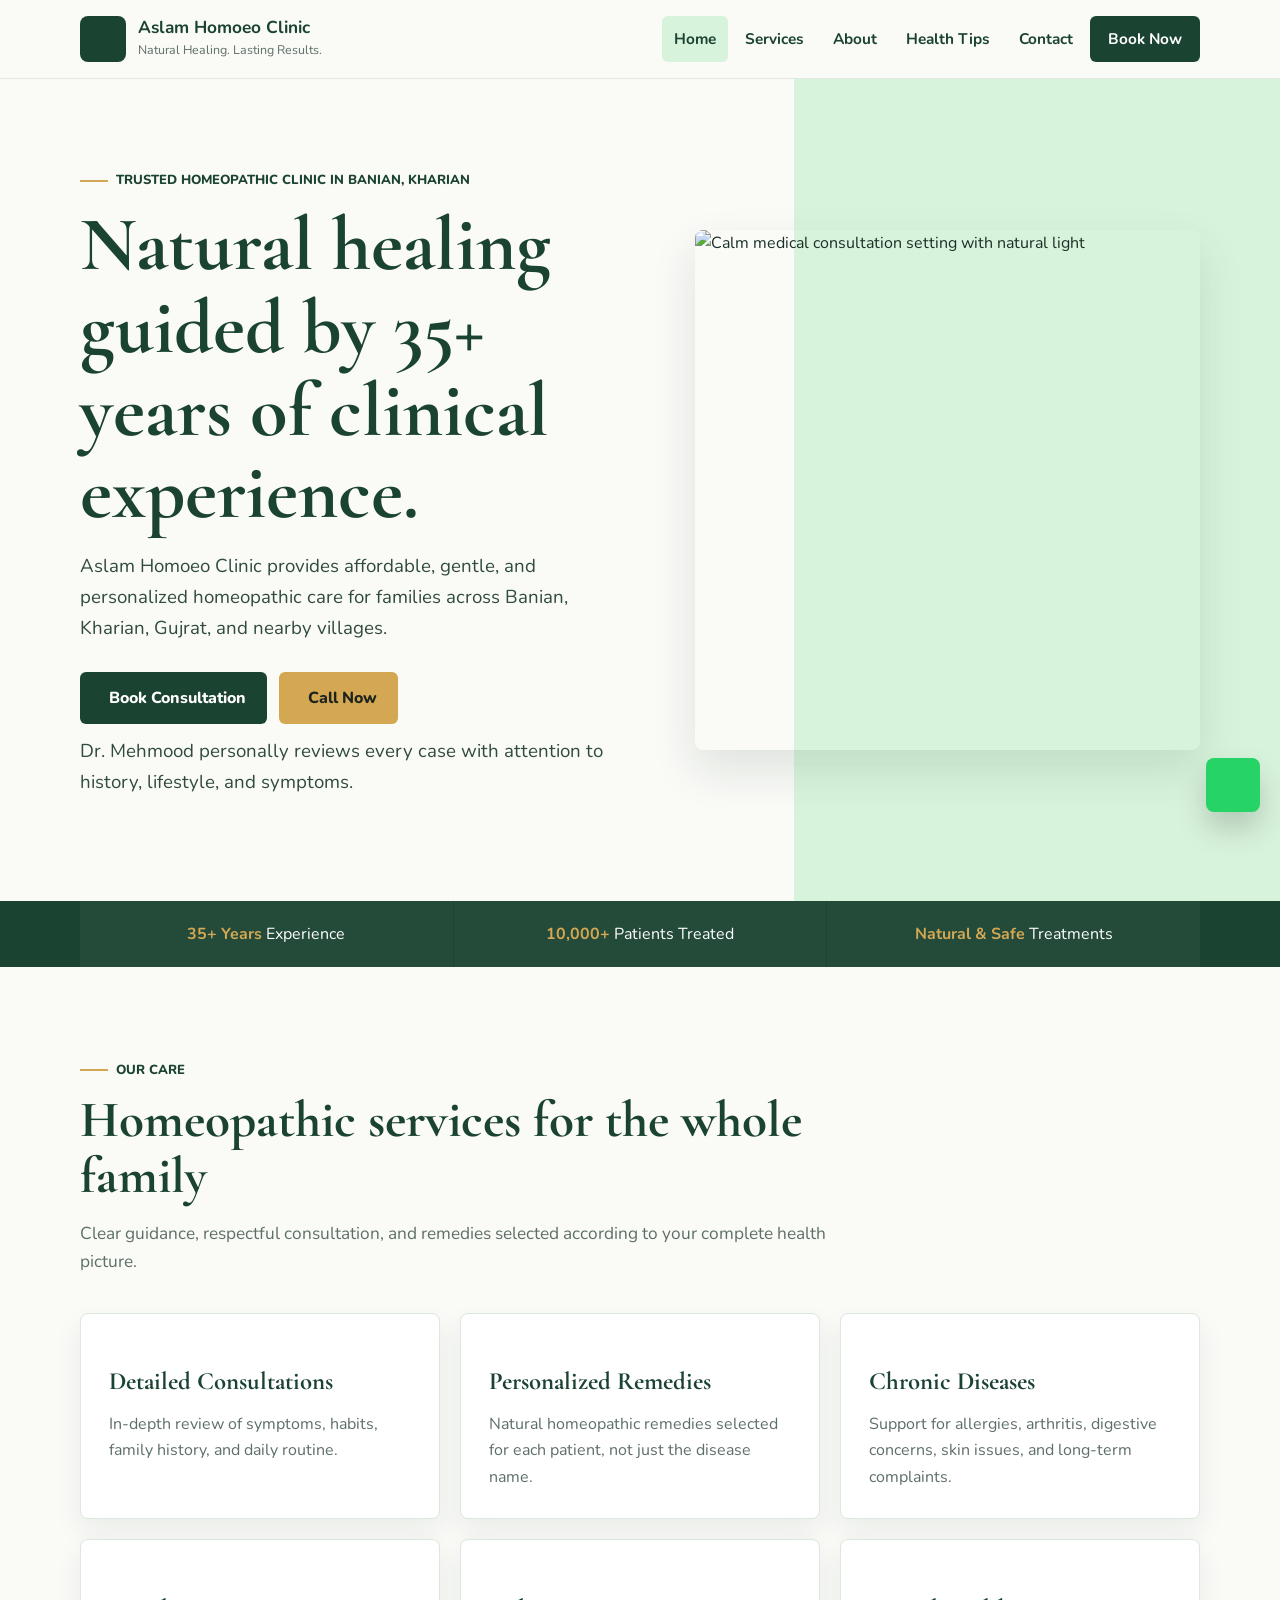
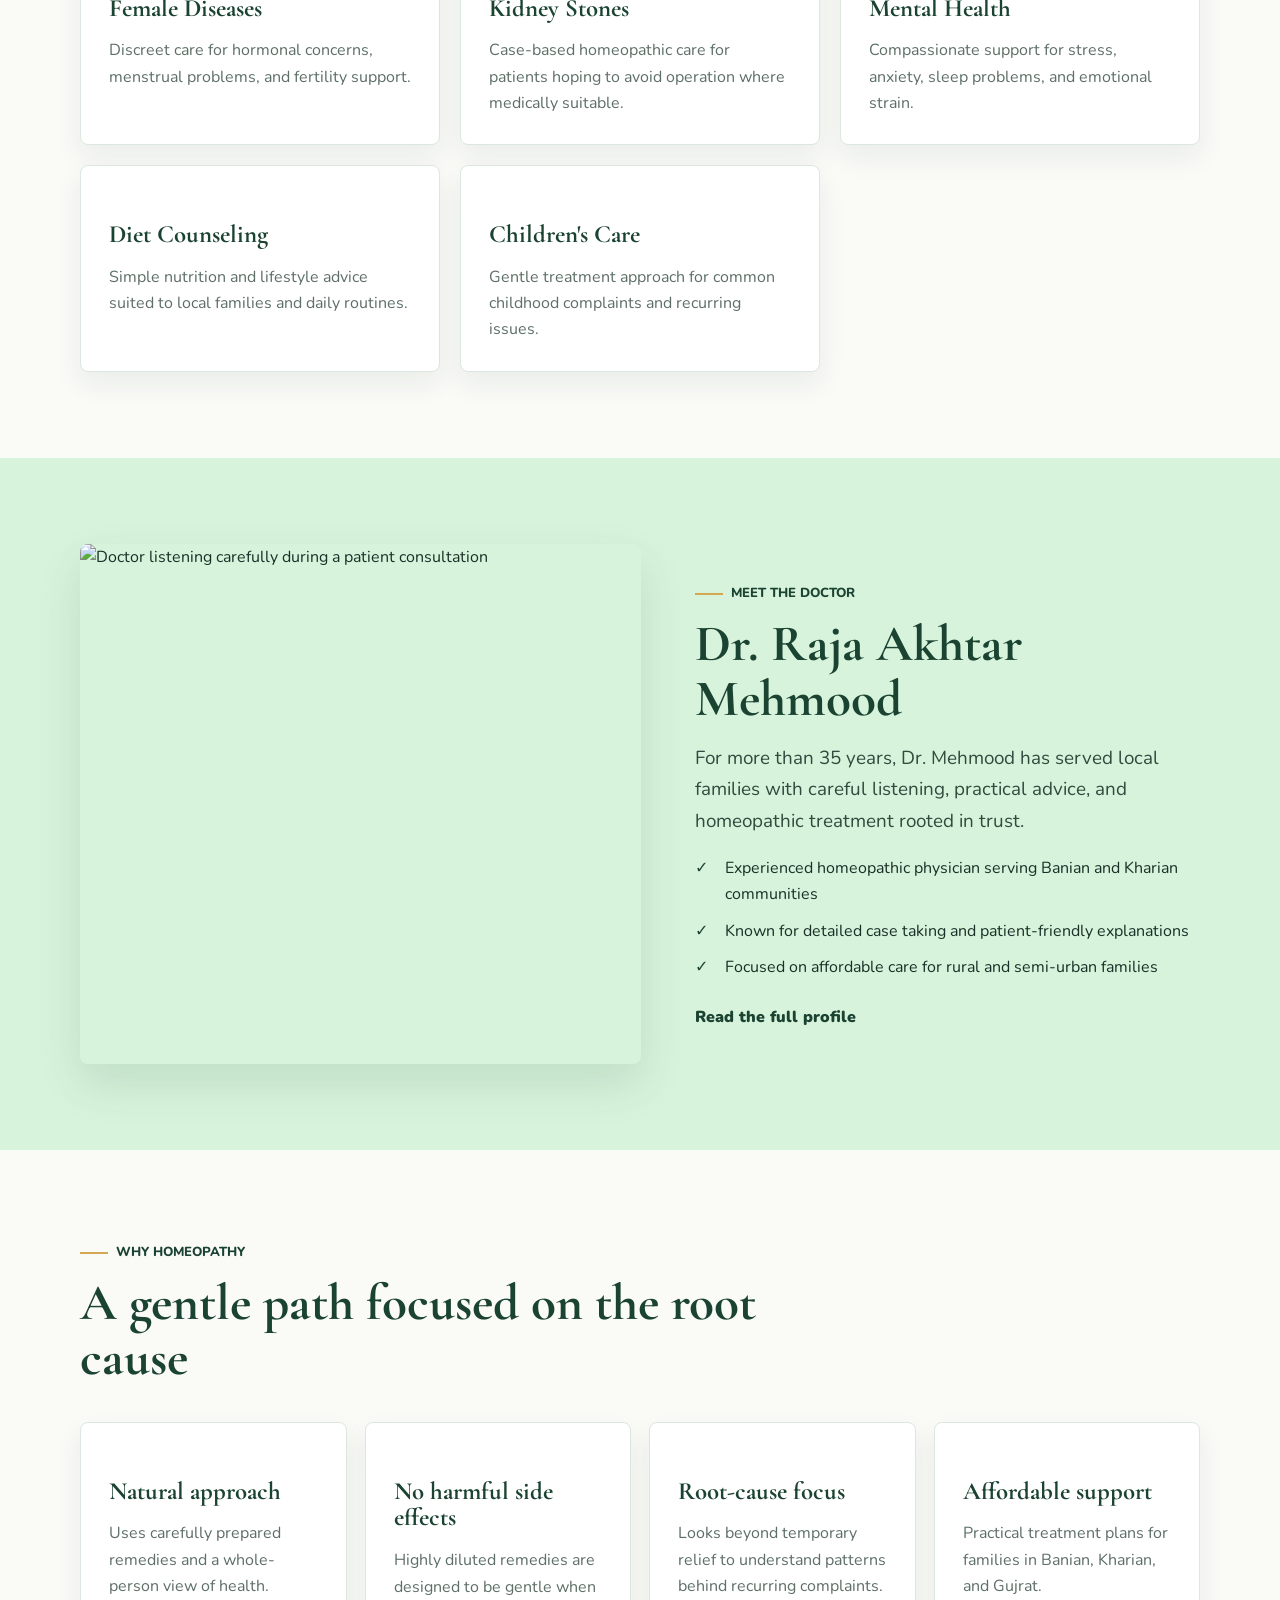
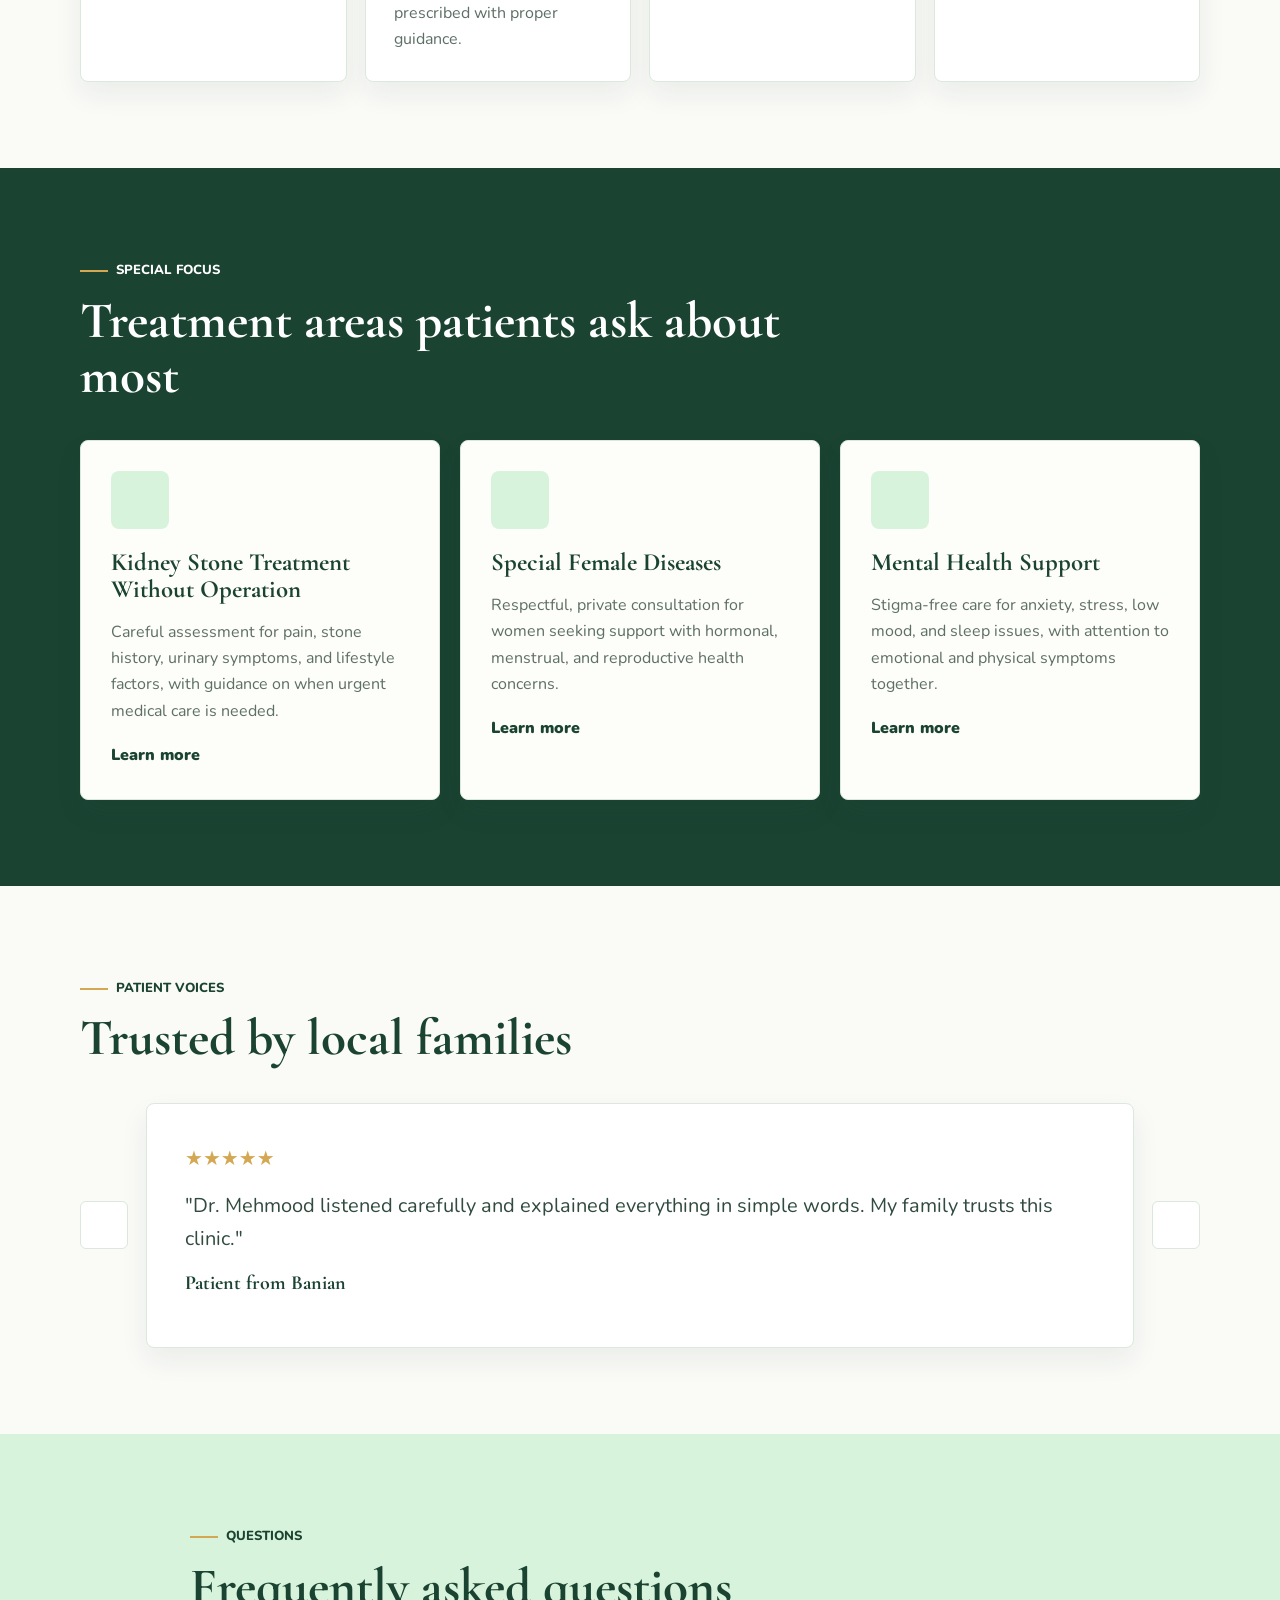
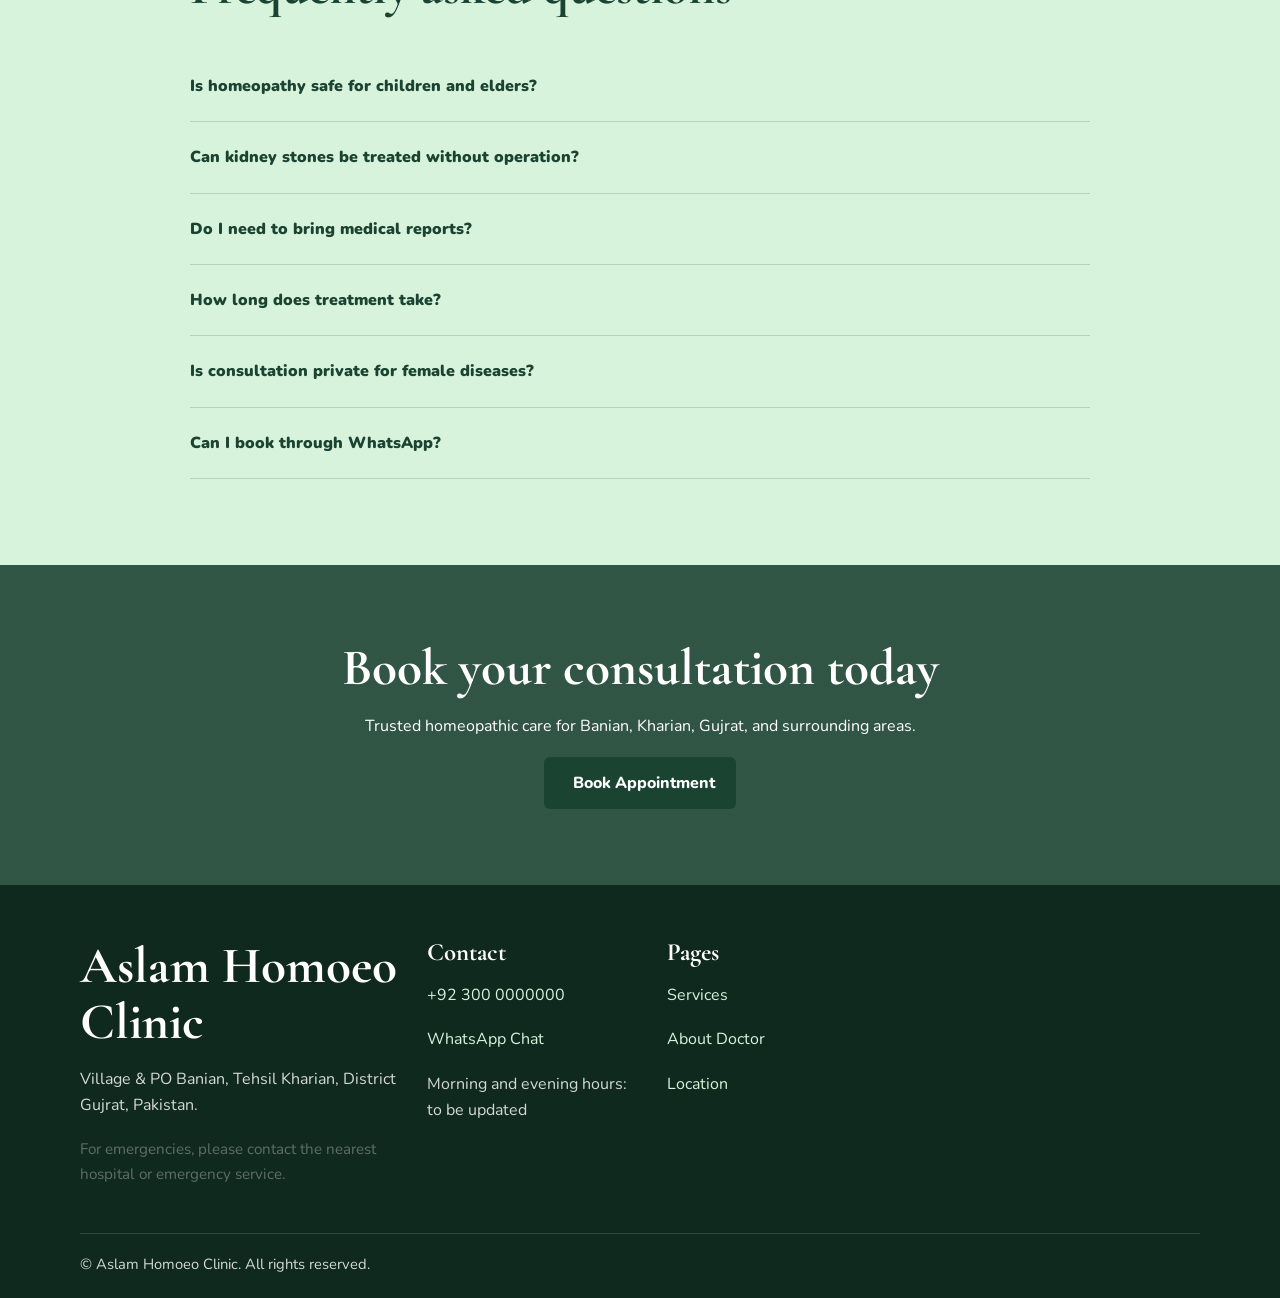
==== index.html @ d9b38cac "Add files via upload" ====
<!DOCTYPE html>
<html lang="en">
<head>
  <meta charset="UTF-8">
  <meta name="viewport" content="width=device-width, initial-scale=1.0">
  <title>Aslam Homoeo Clinic | Homeopathic Doctor in Banian, Kharian, Gujrat</title>
  <meta name="description" content="Aslam Homoeo Clinic in Banian, Kharian, Gujrat offers trusted homeopathic treatment by Dr Raja Akhtar Mehmood with 35+ years of experience.">
  <meta name="keywords" content="Homeopathic doctor Gujrat Pakistan, Homeopathic clinic Kharian, Best homeopathic doctor Banian, Dr Raja Akhtar Mehmood homeopathy">
  <meta name="google-analytics-placeholder" content="G-XXXXXXXXXX">
  <link rel="preconnect" href="https://fonts.googleapis.com">
  <link rel="preconnect" href="https://fonts.gstatic.com" crossorigin>
  <link href="https://fonts.googleapis.com/css2?family=Cormorant+Garamond:wght@600;700&family=Nunito:wght@400;500;600;700&display=swap" rel="stylesheet">
  <link rel="stylesheet" href="https://unpkg.com/@phosphor-icons/web@2.1.1/src/regular/style.css">
  <link rel="stylesheet" href="style.css">
  <script type="application/ld+json">
  {
    "@context": "https://schema.org",
    "@type": ["MedicalClinic", "Physician", "LocalBusiness"],
    "name": "Aslam Homoeo Clinic",
    "medicalSpecialty": "Homeopathy",
    "founder": "Dr. Raja Akhtar Mehmood",
    "description": "Homeopathic medical clinic serving Banian, Kharian, Gujrat and surrounding communities.",
    "address": {
      "@type": "PostalAddress",
      "streetAddress": "Village & Post Office Banian",
      "addressLocality": "Kharian",
      "addressRegion": "Gujrat",
      "addressCountry": "PK"
    },
    "telephone": "+92-300-0000000",
    "url": "https://example.com"
  }
  </script>
</head>
<body>
  <a class="skip-link" href="#main">Skip to content</a>
  <header class="site-header">
    <nav class="navbar container" aria-label="Main navigation">
      <a class="brand" href="index.html" aria-label="Aslam Homoeo Clinic home">
        <span class="brand-mark"><i class="ph ph-leaf"></i></span>
        <span><strong>Aslam Homoeo Clinic</strong><small>Natural Healing. Lasting Results.</small></span>
      </a>
      <button class="menu-toggle" type="button" aria-expanded="false" aria-controls="primary-menu" aria-label="Open menu">
        <i class="ph ph-list"></i>
      </button>
      <div class="nav-links" id="primary-menu">
        <a class="active" href="index.html">Home</a>
        <a href="services.html">Services</a>
        <a href="about.html">About</a>
        <a href="blog.html">Health Tips</a>
        <a href="contact.html">Contact</a>
        <a class="nav-cta" href="booking.html">Book Now</a>
      </div>
    </nav>
  </header>

  <main id="main">
    <section class="hero">
      <div class="container hero-grid">
        <div class="hero-copy">
          <span class="eyebrow">Trusted homeopathic clinic in Banian, Kharian</span>
          <h1>Natural healing guided by 35+ years of clinical experience.</h1>
          <p>Aslam Homoeo Clinic provides affordable, gentle, and personalized homeopathic care for families across Banian, Kharian, Gujrat, and nearby villages.</p>
          <div class="hero-actions">
            <a class="btn btn-primary" href="booking.html"><i class="ph ph-calendar-check"></i> Book Consultation</a>
            <a class="btn btn-secondary" href="tel:+923000000000"><i class="ph ph-phone-call"></i> Call Now</a>
          </div>
          <p class="care-note">Dr. Mehmood personally reviews every case with attention to history, lifestyle, and symptoms.</p>
        </div>
        <div class="hero-media">
          <img src="https://images.unsplash.com/photo-1505751172876-fa1923c5c528?auto=format&fit=crop&w=1100&q=80" alt="Calm medical consultation setting with natural light" loading="eager">
        </div>
      </div>
    </section>

    <section class="trust-bar" aria-label="Clinic trust highlights">
      <div class="container trust-items">
        <span><strong>35+ Years</strong> Experience</span>
        <span><strong>10,000+</strong> Patients Treated</span>
        <span><strong>Natural & Safe</strong> Treatments</span>
      </div>
    </section>

    <section class="section">
      <div class="container">
        <div class="section-heading">
          <span class="eyebrow">Our care</span>
          <h2>Homeopathic services for the whole family</h2>
          <p>Clear guidance, respectful consultation, and remedies selected according to your complete health picture.</p>
        </div>
        <div class="card-grid services-grid">
          <article class="service-card"><i class="ph ph-notebook"></i><h3>Detailed Consultations</h3><p>In-depth review of symptoms, habits, family history, and daily routine.</p></article>
          <article class="service-card"><i class="ph ph-flask"></i><h3>Personalized Remedies</h3><p>Natural homeopathic remedies selected for each patient, not just the disease name.</p></article>
          <article class="service-card"><i class="ph ph-heartbeat"></i><h3>Chronic Diseases</h3><p>Support for allergies, arthritis, digestive concerns, skin issues, and long-term complaints.</p></article>
          <article class="service-card"><i class="ph ph-flower-lotus"></i><h3>Female Diseases</h3><p>Discreet care for hormonal concerns, menstrual problems, and fertility support.</p></article>
          <article class="service-card"><i class="ph ph-drop"></i><h3>Kidney Stones</h3><p>Case-based homeopathic care for patients hoping to avoid operation where medically suitable.</p></article>
          <article class="service-card"><i class="ph ph-brain"></i><h3>Mental Health</h3><p>Compassionate support for stress, anxiety, sleep problems, and emotional strain.</p></article>
          <article class="service-card"><i class="ph ph-bowl-food"></i><h3>Diet Counseling</h3><p>Simple nutrition and lifestyle advice suited to local families and daily routines.</p></article>
          <article class="service-card"><i class="ph ph-baby"></i><h3>Children's Care</h3><p>Gentle treatment approach for common childhood complaints and recurring issues.</p></article>
        </div>
      </div>
    </section>

    <section class="section split-section sage">
      <div class="container split-grid">
        <div class="photo-frame">
          <img src="https://images.unsplash.com/photo-1559839734-2b71ea197ec2?auto=format&fit=crop&w=900&q=80" alt="Doctor listening carefully during a patient consultation" loading="lazy">
        </div>
        <div>
          <span class="eyebrow">Meet the doctor</span>
          <h2>Dr. Raja Akhtar Mehmood</h2>
          <p class="lead">For more than 35 years, Dr. Mehmood has served local families with careful listening, practical advice, and homeopathic treatment rooted in trust.</p>
          <ul class="check-list">
            <li>Experienced homeopathic physician serving Banian and Kharian communities</li>
            <li>Known for detailed case taking and patient-friendly explanations</li>
            <li>Focused on affordable care for rural and semi-urban families</li>
          </ul>
          <a class="text-link" href="about.html">Read the full profile <i class="ph ph-arrow-right"></i></a>
        </div>
      </div>
    </section>

    <section class="section">
      <div class="container">
        <div class="section-heading">
          <span class="eyebrow">Why homeopathy</span>
          <h2>A gentle path focused on the root cause</h2>
        </div>
        <div class="feature-grid">
          <article><i class="ph ph-leaf"></i><h3>Natural approach</h3><p>Uses carefully prepared remedies and a whole-person view of health.</p></article>
          <article><i class="ph ph-shield-check"></i><h3>No harmful side effects</h3><p>Highly diluted remedies are designed to be gentle when prescribed with proper guidance.</p></article>
          <article><i class="ph ph-tree"></i><h3>Root-cause focus</h3><p>Looks beyond temporary relief to understand patterns behind recurring complaints.</p></article>
          <article><i class="ph ph-hand-heart"></i><h3>Affordable support</h3><p>Practical treatment plans for families in Banian, Kharian, and Gujrat.</p></article>
        </div>
      </div>
    </section>

    <section class="section specialty-band">
      <div class="container">
        <div class="section-heading light">
          <span class="eyebrow">Special focus</span>
          <h2>Treatment areas patients ask about most</h2>
        </div>
        <div class="card-grid specialty-grid">
          <article class="specialty-card">
            <i class="ph ph-drop-half"></i>
            <h3>Kidney Stone Treatment Without Operation</h3>
            <p>Careful assessment for pain, stone history, urinary symptoms, and lifestyle factors, with guidance on when urgent medical care is needed.</p>
            <a href="services.html#kidney-stone">Learn more</a>
          </article>
          <article class="specialty-card">
            <i class="ph ph-flower"></i>
            <h3>Special Female Diseases</h3>
            <p>Respectful, private consultation for women seeking support with hormonal, menstrual, and reproductive health concerns.</p>
            <a href="services.html#female-diseases">Learn more</a>
          </article>
          <article class="specialty-card">
            <i class="ph ph-brain"></i>
            <h3>Mental Health Support</h3>
            <p>Stigma-free care for anxiety, stress, low mood, and sleep issues, with attention to emotional and physical symptoms together.</p>
            <a href="services.html#mental-health">Learn more</a>
          </article>
        </div>
      </div>
    </section>

    <section class="section">
      <div class="container">
        <div class="section-heading">
          <span class="eyebrow">Patient voices</span>
          <h2>Trusted by local families</h2>
        </div>
        <div class="testimonial-shell">
          <button class="slider-btn prev" type="button" aria-label="Previous testimonial"><i class="ph ph-caret-left"></i></button>
          <div class="testimonial-slider" aria-live="polite">
            <article class="testimonial active"><div class="stars">★★★★★</div><p>"Dr. Mehmood listened carefully and explained everything in simple words. My family trusts this clinic."</p><h3>Patient from Banian</h3></article>
            <article class="testimonial"><div class="stars">★★★★★</div><p>"I visited for recurring stomach and allergy issues. The consultation was detailed and very respectful."</p><h3>Patient from Kharian</h3></article>
            <article class="testimonial"><div class="stars">★★★★★</div><p>"For female health concerns, the environment felt private and comfortable. I appreciated the kindness."</p><h3>Female patient</h3></article>
            <article class="testimonial"><div class="stars">★★★★★</div><p>"The clinic gives affordable care and clear diet advice. It feels like a family doctor."</p><h3>Patient from Gujrat</h3></article>
            <article class="testimonial"><div class="stars">★★★★★</div><p>"I came for stress and sleep problems. The doctor took time to understand my situation."</p><h3>Local patient</h3></article>
          </div>
          <button class="slider-btn next" type="button" aria-label="Next testimonial"><i class="ph ph-caret-right"></i></button>
        </div>
      </div>
    </section>

    <section class="section sage">
      <div class="container faq-wrap">
        <div class="section-heading">
          <span class="eyebrow">Questions</span>
          <h2>Frequently asked questions</h2>
        </div>
        <div class="faq-list">
          <div class="faq-item"><button type="button">Is homeopathy safe for children and elders?<i class="ph ph-plus"></i></button><div class="faq-panel"><p>Homeopathic remedies are commonly used across age groups when prescribed by a qualified practitioner after proper consultation.</p></div></div>
          <div class="faq-item"><button type="button">Can kidney stones be treated without operation?<i class="ph ph-plus"></i></button><div class="faq-panel"><p>Some cases may be managed conservatively, while others need urgent hospital care. Dr. Mehmood reviews symptoms and reports before advising.</p></div></div>
          <div class="faq-item"><button type="button">Do I need to bring medical reports?<i class="ph ph-plus"></i></button><div class="faq-panel"><p>Yes. Please bring ultrasound, lab reports, prescriptions, and any previous diagnosis so the case can be reviewed properly.</p></div></div>
          <div class="faq-item"><button type="button">How long does treatment take?<i class="ph ph-plus"></i></button><div class="faq-panel"><p>It depends on the condition, duration of illness, lifestyle, and individual response. Chronic cases usually need follow-up.</p></div></div>
          <div class="faq-item"><button type="button">Is consultation private for female diseases?<i class="ph ph-plus"></i></button><div class="faq-panel"><p>Yes. Female health concerns are handled with sensitivity, privacy, and respect.</p></div></div>
          <div class="faq-item"><button type="button">Can I book through WhatsApp?<i class="ph ph-plus"></i></button><div class="faq-panel"><p>Yes. You can use the WhatsApp button on the website to request appointment timing and clinic details.</p></div></div>
        </div>
      </div>
    </section>

    <section class="final-cta">
      <div class="container">
        <h2>Book your consultation today</h2>
        <p>Trusted homeopathic care for Banian, Kharian, Gujrat, and surrounding areas.</p>
        <a class="btn btn-primary" href="booking.html"><i class="ph ph-calendar-check"></i> Book Appointment</a>
      </div>
    </section>
  </main>

  <footer class="site-footer">
    <div class="container footer-grid">
      <div><h2>Aslam Homoeo Clinic</h2><p>Village & PO Banian, Tehsil Kharian, District Gujrat, Pakistan.</p><p class="small">For emergencies, please contact the nearest hospital or emergency service.</p></div>
      <div><h3>Contact</h3><p><a href="tel:+923000000000">+92 300 0000000</a></p><p><a href="https://wa.me/923000000000">WhatsApp Chat</a></p><p>Morning and evening hours: to be updated</p></div>
      <div><h3>Pages</h3><p><a href="services.html">Services</a></p><p><a href="about.html">About Doctor</a></p><p><a href="contact.html">Location</a></p></div>
      <div class="footer-map"><iframe title="Map to Aslam Homoeo Clinic Banian" loading="lazy" src="https://www.google.com/maps?q=Banian%20Kharian%20Gujrat%20Pakistan&output=embed"></iframe></div>
    </div>
    <div class="footer-bottom container">© <span id="year"></span> Aslam Homoeo Clinic. All rights reserved.</div>
  </footer>

  <a class="whatsapp-float" href="https://wa.me/923000000000?text=Assalam%20o%20Alaikum%2C%20I%20want%20to%20book%20a%20consultation%20at%20Aslam%20Homoeo%20Clinic." aria-label="Chat on WhatsApp"><i class="ph ph-whatsapp-logo"></i></a>
  <button class="scroll-top" type="button" aria-label="Scroll to top"><i class="ph ph-arrow-up"></i></button>
  <script src="script.js"></script>
</body>
</html>
---- style.css ----
:root {
  --forest: #1b4332;
  --forest-2: #24583f;
  --gold: #d4a853;
  --sage: #d8f3dc;
  --warm: #fafaf7;
  --ink: #183027;
  --muted: #5d6f66;
  --line: #dce8df;
  --white: #ffffff;
  --shadow: 0 20px 45px rgba(27, 67, 50, 0.12);
}

* { box-sizing: border-box; }
html { scroll-behavior: smooth; }
body {
  margin: 0;
  font-family: "Nunito", system-ui, -apple-system, BlinkMacSystemFont, "Segoe UI", sans-serif;
  color: var(--ink);
  background: var(--warm);
  line-height: 1.65;
  text-rendering: optimizeLegibility;
}
img { max-width: 100%; display: block; }
a { color: inherit; text-decoration: none; }
button, input, textarea, select { font: inherit; }
h1, h2, h3 {
  font-family: "Cormorant Garamond", Georgia, serif;
  line-height: 1.08;
  color: var(--forest);
  margin: 0 0 16px;
  letter-spacing: 0;
}
h1 { font-size: clamp(2.7rem, 6vw, 5.6rem); }
h2 { font-size: clamp(2.1rem, 4vw, 3.5rem); }
h3 { font-size: 1.55rem; }
p { margin: 0 0 18px; }
.container { width: min(1120px, calc(100% - 32px)); margin: 0 auto; }
.narrow { max-width: 800px; }
.skip-link { position: absolute; top: -48px; left: 16px; background: var(--forest); color: var(--white); padding: 10px 14px; z-index: 1000; }
.skip-link:focus { top: 16px; }

.site-header {
  position: sticky;
  top: 0;
  z-index: 100;
  background: rgba(250, 250, 247, 0.94);
  backdrop-filter: blur(14px);
  border-bottom: 1px solid rgba(27, 67, 50, 0.1);
}
.navbar { display: flex; align-items: center; justify-content: space-between; min-height: 78px; gap: 20px; }
.brand { display: inline-flex; align-items: center; gap: 12px; color: var(--forest); }
.brand-mark { width: 46px; height: 46px; border-radius: 8px; background: var(--forest); color: var(--gold); display: grid; place-items: center; font-size: 25px; }
.brand strong { display: block; font-size: 1.08rem; line-height: 1.1; }
.brand small { display: block; color: var(--muted); font-size: 0.78rem; margin-top: 3px; }
.nav-links { display: flex; align-items: center; gap: 5px; }
.nav-links a { padding: 10px 12px; border-radius: 6px; color: var(--forest); font-weight: 700; font-size: 0.96rem; }
.nav-links a:hover, .nav-links a.active { background: var(--sage); }
.nav-links .nav-cta { background: var(--forest); color: var(--white); padding-inline: 18px; }
.nav-links .nav-cta:hover, .nav-links .nav-cta.active { background: var(--forest-2); }
.menu-toggle { display: none; border: 0; background: var(--forest); color: var(--white); width: 44px; height: 44px; border-radius: 6px; font-size: 24px; }

.hero { min-height: calc(100vh - 78px); display: flex; align-items: center; padding: 44px 0; background: linear-gradient(90deg, var(--warm) 0%, var(--warm) 62%, var(--sage) 62%); }
.hero-grid, .split-grid { display: grid; grid-template-columns: 1fr 0.9fr; gap: 54px; align-items: center; }
.hero-copy p { font-size: 1.17rem; max-width: 620px; color: #314b3f; }
.hero-media { border-radius: 8px; overflow: hidden; box-shadow: var(--shadow); min-height: 520px; }
.hero-media img, .photo-frame img, .image-tile img { width: 100%; height: 100%; object-fit: cover; }
.eyebrow { display: inline-flex; align-items: center; gap: 8px; color: var(--forest); font-weight: 800; text-transform: uppercase; letter-spacing: 0; font-size: 0.82rem; margin-bottom: 12px; }
.eyebrow::before { content: ""; width: 28px; height: 2px; background: var(--gold); }
.hero-actions { display: flex; gap: 12px; flex-wrap: wrap; margin: 28px 0 12px; }
.btn { display: inline-flex; align-items: center; justify-content: center; gap: 8px; min-height: 48px; padding: 12px 20px; border-radius: 6px; font-weight: 800; border: 1px solid transparent; cursor: pointer; transition: transform 0.2s ease, background 0.2s ease, border-color 0.2s ease; }
.btn:hover { transform: translateY(-2px); }
.btn-primary { background: var(--forest); color: var(--white); }
.btn-secondary { background: var(--gold); color: #1e241d; }
.care-note, .small { font-size: 0.95rem; color: var(--muted); }

.trust-bar { background: var(--forest); color: var(--white); }
.trust-items { display: grid; grid-template-columns: repeat(3, 1fr); gap: 1px; }
.trust-items span { text-align: center; padding: 20px 12px; background: rgba(255,255,255,0.04); }
.trust-items strong { color: var(--gold); }

.section { padding: 86px 0; }
.sage { background: var(--sage); }
.section-heading { max-width: 760px; margin-bottom: 36px; }
.section-heading.center { margin-inline: auto; text-align: center; }
.section-heading p { color: var(--muted); font-size: 1.08rem; }
.section-heading.light h2, .section-heading.light .eyebrow, .section-heading.light p { color: var(--white); }
.card-grid { display: grid; grid-template-columns: repeat(3, 1fr); gap: 20px; }
.service-card, .feature-grid article, .values-grid article, .specialty-card, .testimonial, .form-card, .contact-panel, .booking-aside, .blog-card, .service-detail {
  background: var(--white);
  border: 1px solid var(--line);
  border-radius: 8px;
  box-shadow: 0 12px 28px rgba(27, 67, 50, 0.07);
}
.service-card, .feature-grid article, .values-grid article { padding: 28px; }
.service-card i, .feature-grid i, .values-grid i, .service-detail i { color: var(--gold); font-size: 34px; margin-bottom: 16px; display: inline-block; }
.service-card p, .feature-grid p, .values-grid p { color: var(--muted); margin-bottom: 0; }
.split-section .lead { font-size: 1.18rem; color: #314b3f; }
.photo-frame { min-height: 520px; border-radius: 8px; overflow: hidden; box-shadow: var(--shadow); }
.check-list { list-style: none; padding: 0; margin: 18px 0 24px; }
.check-list li { position: relative; padding-left: 30px; margin-bottom: 10px; }
.check-list li::before { content: "✓"; position: absolute; left: 0; top: 0; color: var(--forest); font-weight: 900; }
.text-link { color: var(--forest); font-weight: 900; display: inline-flex; gap: 6px; align-items: center; }

.feature-grid, .values-grid { display: grid; grid-template-columns: repeat(4, 1fr); gap: 18px; }
.specialty-band { background: var(--forest); }
.specialty-grid { grid-template-columns: repeat(3, 1fr); }
.specialty-card { padding: 30px; background: #fdfdf9; }
.specialty-card i { font-size: 38px; color: var(--forest); background: var(--sage); width: 58px; height: 58px; border-radius: 8px; display: grid; place-items: center; margin-bottom: 20px; }
.specialty-card p { color: var(--muted); }
.specialty-card a { color: var(--forest); font-weight: 900; }

.testimonial-shell { position: relative; display: grid; grid-template-columns: 48px 1fr 48px; gap: 18px; align-items: center; }
.testimonial-slider { position: relative; min-height: 245px; }
.testimonial { display: none; padding: 38px; min-height: 245px; }
.testimonial.active { display: block; animation: fadeIn 0.35s ease; }
.stars { color: var(--gold); font-size: 1.25rem; margin-bottom: 14px; }
.testimonial p { font-size: 1.25rem; color: #314b3f; }
.testimonial h3 { margin-bottom: 0; font-size: 1.25rem; }
.slider-btn { width: 48px; height: 48px; border: 1px solid var(--line); background: var(--white); color: var(--forest); border-radius: 6px; display: grid; place-items: center; cursor: pointer; }

.faq-wrap { max-width: 900px; }
.faq-item { border-bottom: 1px solid rgba(27,67,50,0.18); }
.faq-item button { width: 100%; padding: 22px 0; border: 0; background: transparent; color: var(--forest); display: flex; justify-content: space-between; align-items: center; text-align: left; font-weight: 900; cursor: pointer; }
.faq-panel { max-height: 0; overflow: hidden; transition: max-height 0.3s ease; }
.faq-panel p { color: var(--muted); padding: 0 42px 20px 0; margin: 0; }
.faq-item.open .faq-panel { max-height: 220px; }
.faq-item.open i { transform: rotate(45deg); }
.faq-item i { transition: transform 0.2s ease; }

.final-cta { padding: 76px 0; text-align: center; background: linear-gradient(rgba(27,67,50,0.9), rgba(27,67,50,0.9)), url("https://images.unsplash.com/photo-1471193945509-9ad0617afabf?auto=format&fit=crop&w=1400&q=80") center/cover; color: var(--white); }
.final-cta h2 { color: var(--white); }

.page-hero { padding: 112px 0 84px; background: linear-gradient(135deg, var(--sage), var(--warm)); }
.page-hero p { color: #314b3f; font-size: 1.17rem; }
.service-detail-list { display: grid; gap: 24px; }
.service-detail { display: grid; grid-template-columns: 0.72fr 1fr; gap: 36px; padding: 34px; align-items: start; }
.highlight-detail { border-color: rgba(212, 168, 83, 0.55); background: #fffdf6; }
.service-detail h3 { font-size: 1.25rem; margin-bottom: 8px; }

.story-grid { display: grid; grid-template-columns: 1fr 0.8fr; gap: 42px; align-items: center; }
.image-tile { min-height: 420px; border-radius: 8px; overflow: hidden; }

.contact-grid, .booking-grid { display: grid; grid-template-columns: 0.85fr 1.15fr; gap: 26px; align-items: start; }
.contact-panel, .booking-aside { padding: 30px; }
.contact-line { display: flex; gap: 12px; margin-bottom: 18px; color: #314b3f; }
.contact-line i { color: var(--gold); font-size: 24px; flex: 0 0 auto; margin-top: 2px; }
.form-card { padding: 30px; }
.form-card label { display: grid; gap: 7px; color: var(--forest); font-weight: 800; margin-bottom: 16px; }
.form-card input, .form-card textarea, .form-card select { width: 100%; border: 1px solid #cbdccf; background: #fff; border-radius: 6px; padding: 13px 14px; color: var(--ink); }
.form-card input:focus, .form-card textarea:focus, .form-card select:focus { outline: 3px solid rgba(212,168,83,0.28); border-color: var(--gold); }
.form-card .field-error { border-color: #b3261e; }
.form-row { display: grid; grid-template-columns: 1fr 1fr; gap: 16px; }
.form-status { min-height: 24px; color: var(--forest); font-weight: 800; margin-top: 12px; }
.map-section iframe, .footer-map iframe { width: 100%; border: 0; display: block; }
.map-section iframe { height: 420px; }
.footer-map iframe { height: 170px; border-radius: 8px; }
.doctor-note { display: flex; gap: 14px; padding-top: 22px; border-top: 1px solid var(--line); margin-top: 22px; }
.doctor-note i { color: var(--gold); font-size: 30px; }

.blog-grid { display: grid; gap: 24px; }
.blog-card { display: grid; grid-template-columns: 0.42fr 1fr; overflow: hidden; }
.blog-card img { width: 100%; height: 100%; object-fit: cover; min-height: 280px; }
.blog-card div { padding: 30px; }
.blog-card span { color: var(--gold); font-weight: 900; text-transform: uppercase; font-size: 0.8rem; }

.site-footer { background: #10291f; color: rgba(255,255,255,0.82); padding: 54px 0 22px; }
.site-footer h2, .site-footer h3 { color: var(--white); }
.footer-grid { display: grid; grid-template-columns: 1.2fr 0.8fr 0.8fr 1.1fr; gap: 28px; }
.site-footer a { color: var(--sage); }
.footer-bottom { border-top: 1px solid rgba(255,255,255,0.14); margin-top: 28px; padding-top: 18px; font-size: 0.92rem; }
.whatsapp-float, .scroll-top { position: fixed; right: 20px; width: 54px; height: 54px; border-radius: 8px; display: grid; place-items: center; border: 0; z-index: 120; box-shadow: 0 16px 30px rgba(0,0,0,0.18); }
.whatsapp-float { bottom: 88px; background: #25d366; color: #092a15; font-size: 30px; }
.scroll-top { bottom: 22px; background: var(--forest); color: var(--white); font-size: 22px; opacity: 0; pointer-events: none; cursor: pointer; transition: opacity 0.2s ease; }
.scroll-top.visible { opacity: 1; pointer-events: auto; }

@keyframes fadeIn { from { opacity: 0; transform: translateY(8px); } to { opacity: 1; transform: translateY(0); } }

@media (max-width: 920px) {
  .menu-toggle { display: grid; place-items: center; }
  .nav-links { position: absolute; left: 16px; right: 16px; top: 78px; background: var(--warm); border: 1px solid var(--line); box-shadow: var(--shadow); border-radius: 8px; padding: 12px; flex-direction: column; align-items: stretch; display: none; }
  .nav-links.open { display: flex; }
  .nav-links a { width: 100%; }
  .hero { min-height: auto; background: var(--warm); padding: 34px 0 58px; }
  .hero-grid, .split-grid, .story-grid, .contact-grid, .booking-grid, .service-detail { grid-template-columns: 1fr; }
  .hero-media, .photo-frame { min-height: 380px; }
  .card-grid, .feature-grid, .values-grid { grid-template-columns: repeat(2, 1fr); }
  .footer-grid { grid-template-columns: 1fr 1fr; }
}

@media (max-width: 640px) {
  .container { width: min(100% - 24px, 1120px); }
  .navbar { min-height: 72px; }
  .brand-mark { width: 40px; height: 40px; }
  .brand small { display: none; }
  h1 { font-size: 2.65rem; }
  h2 { font-size: 2.15rem; }
  .section { padding: 62px 0; }
  .page-hero { padding: 84px 0 58px; }
  .hero-actions, .btn, .full-mobile { width: 100%; }
  .trust-items, .card-grid, .feature-grid, .values-grid, .specialty-grid, .footer-grid, .form-row, .blog-card { grid-template-columns: 1fr; }
  .testimonial-shell { grid-template-columns: 1fr; }
  .slider-btn { display: none; }
  .testimonial { padding: 26px; }
  .service-detail, .contact-panel, .booking-aside, .form-card, .blog-card div { padding: 24px; }
  .blog-card img { min-height: 220px; }
  .whatsapp-float, .scroll-top { right: 14px; width: 50px; height: 50px; }
}
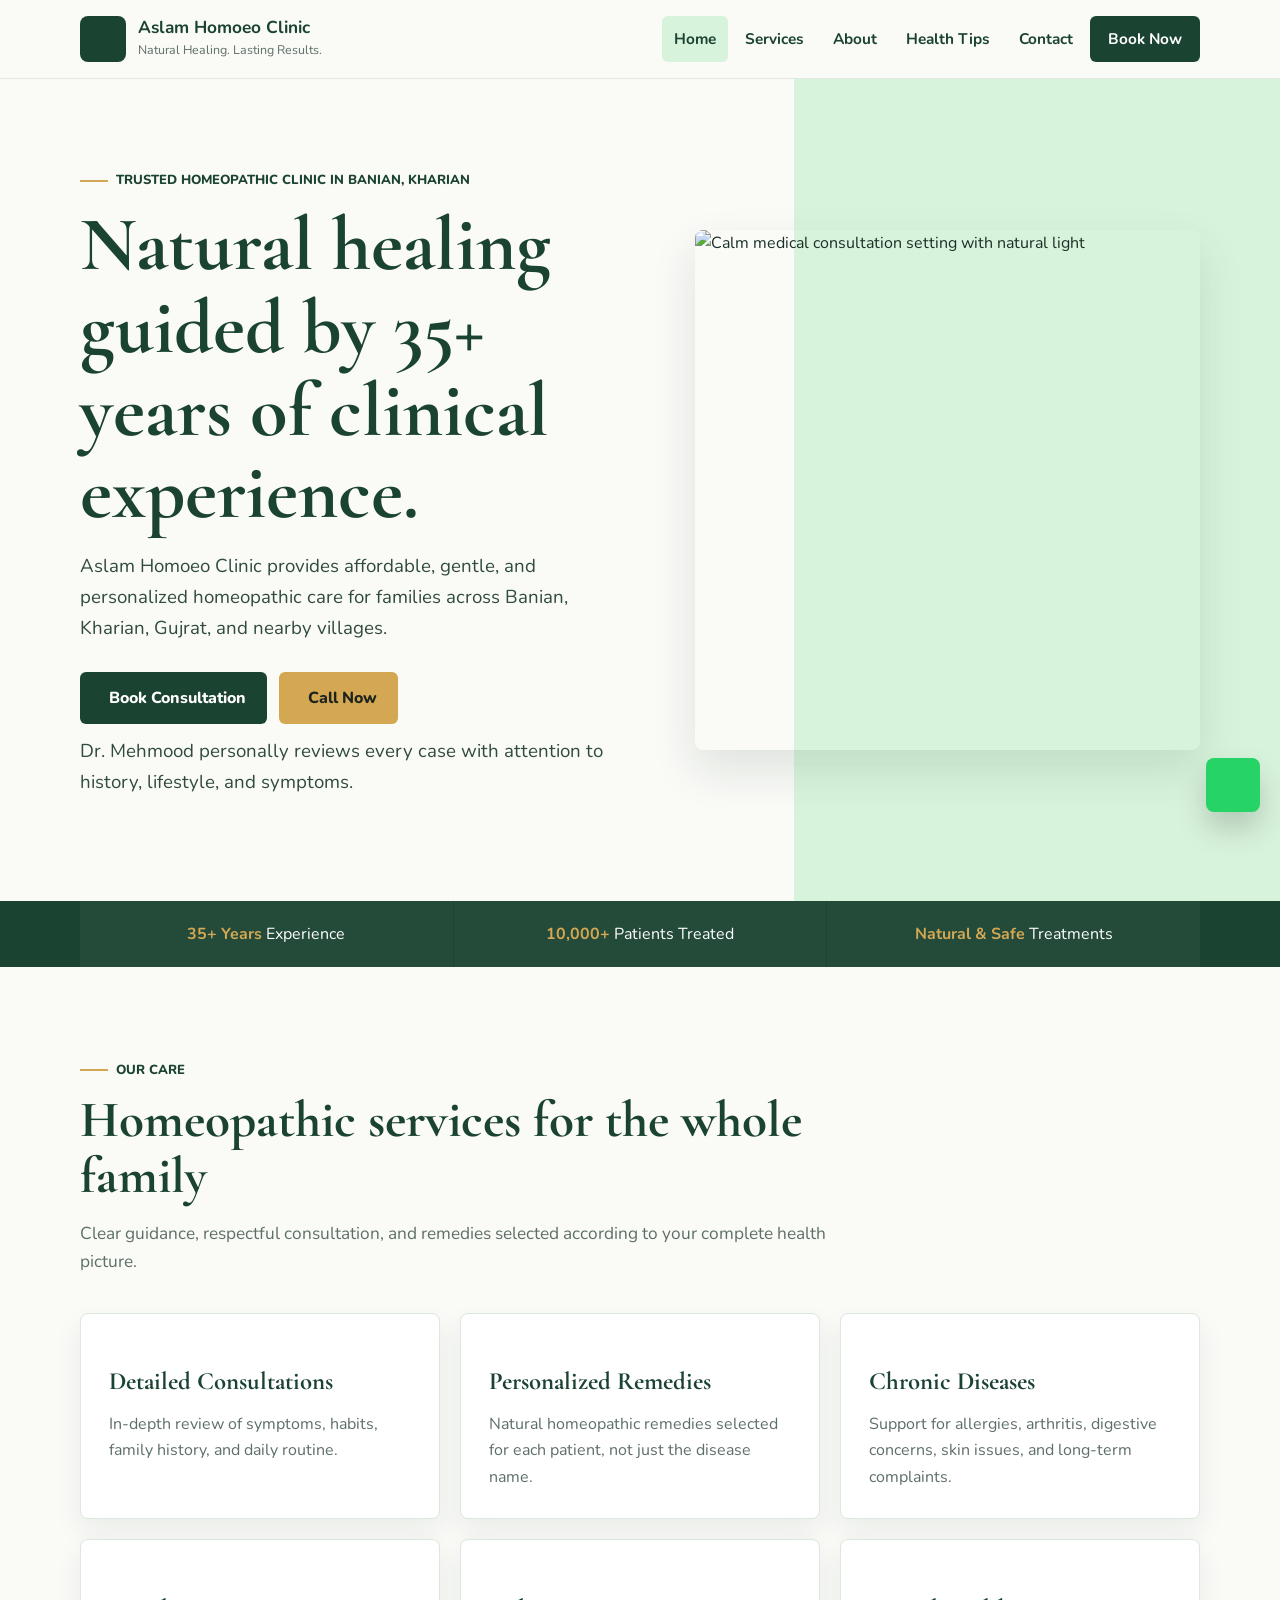
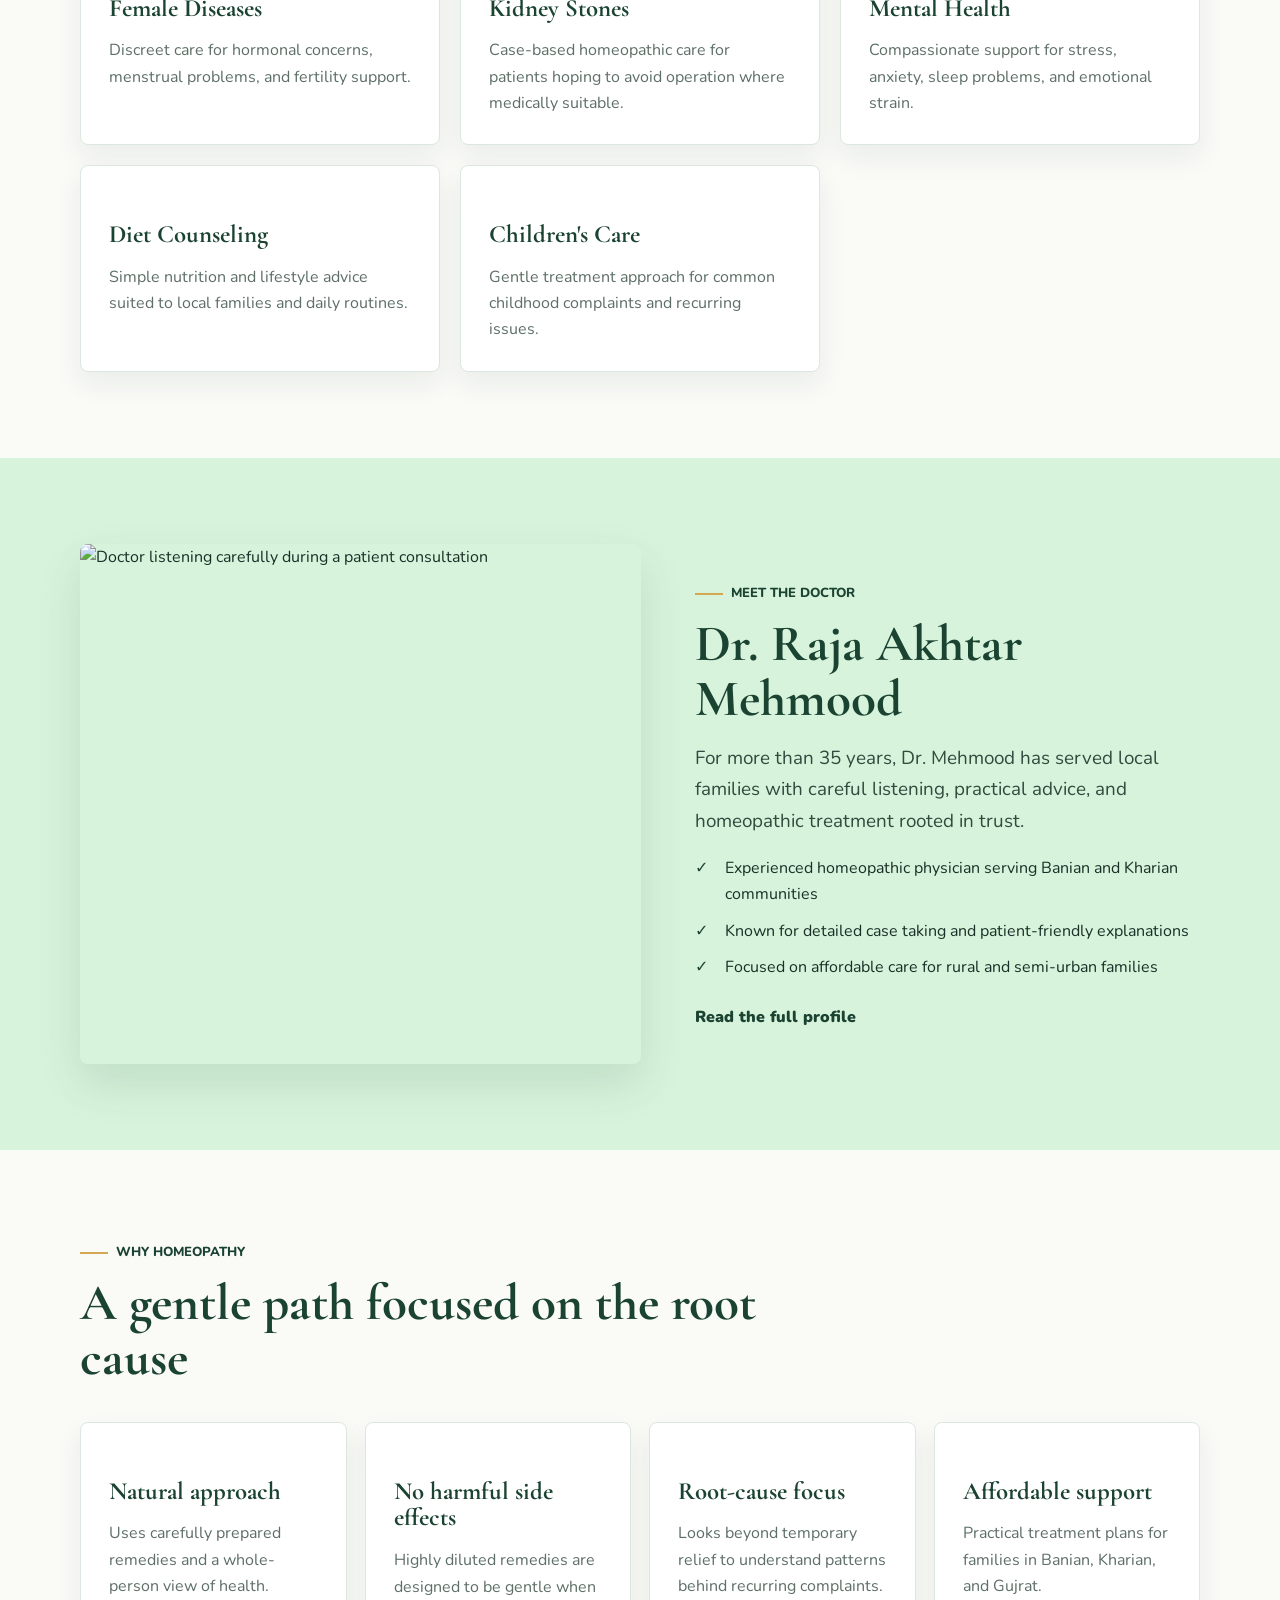
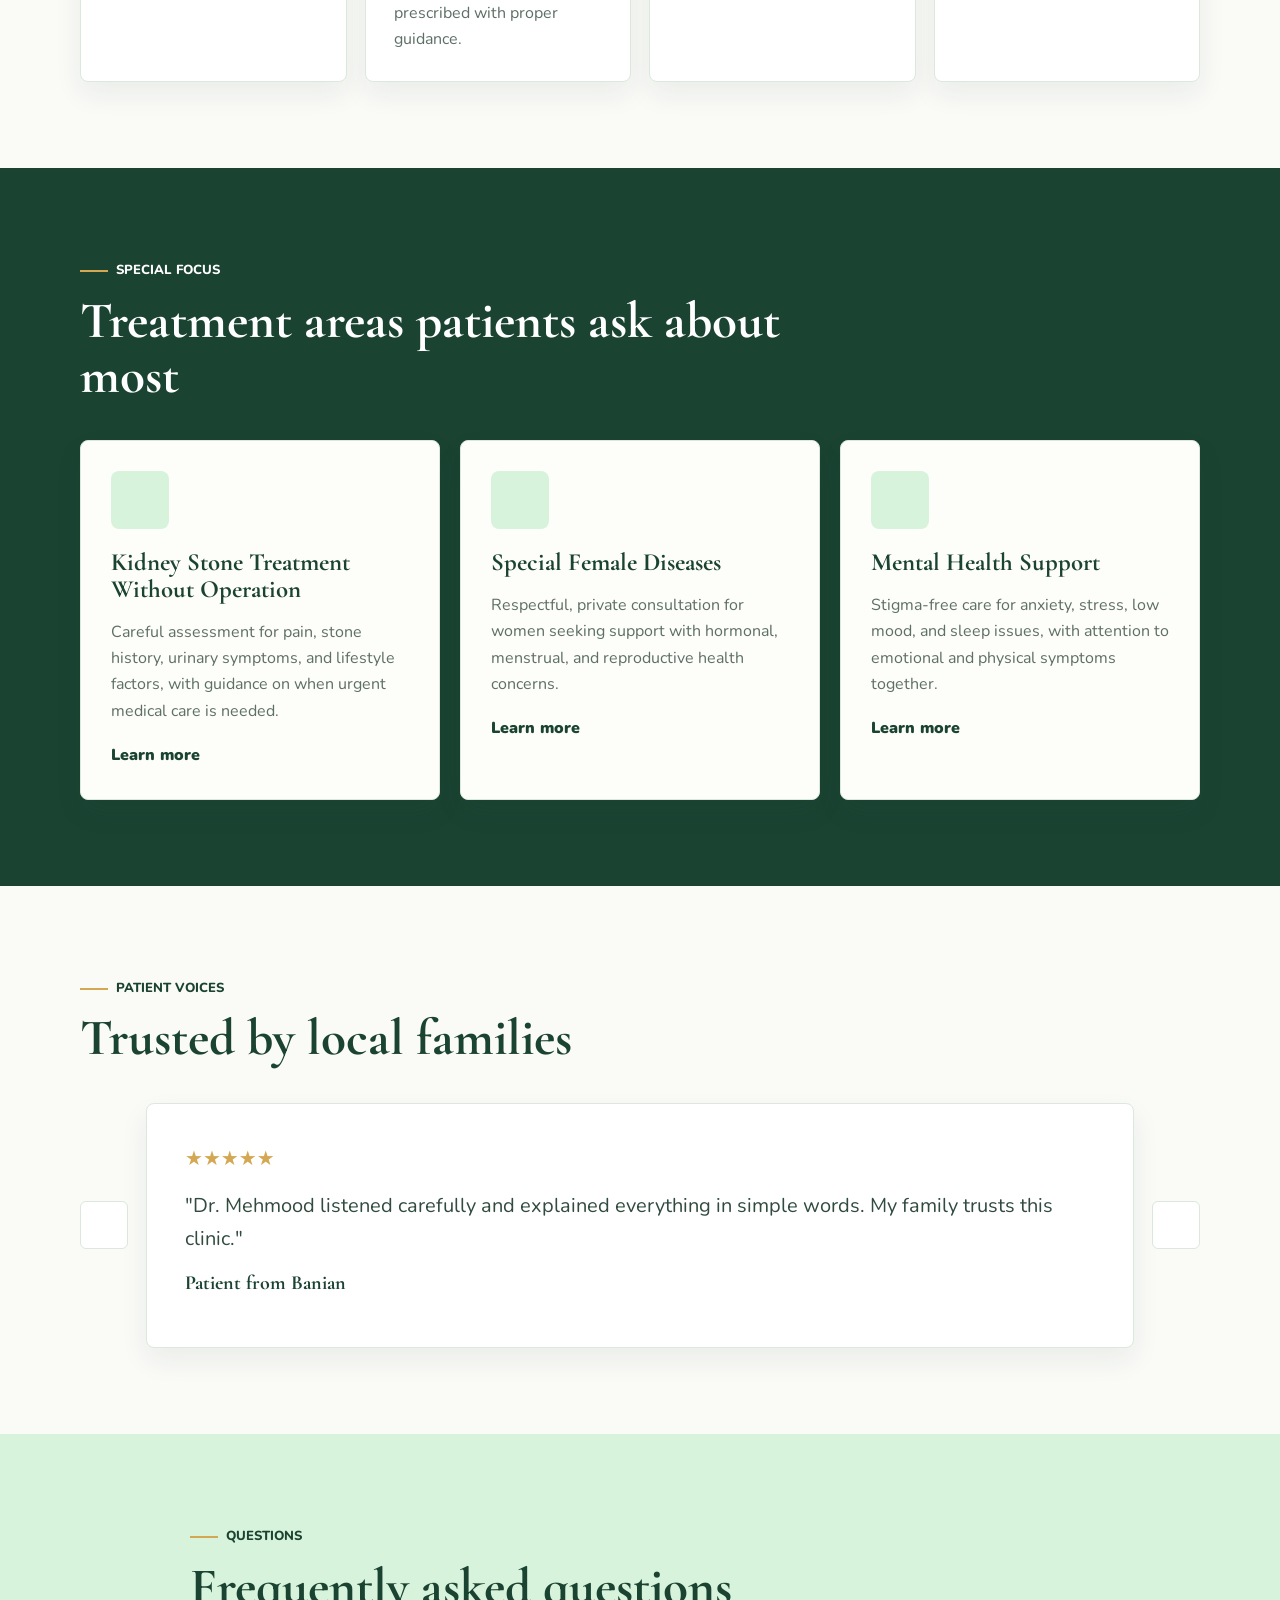
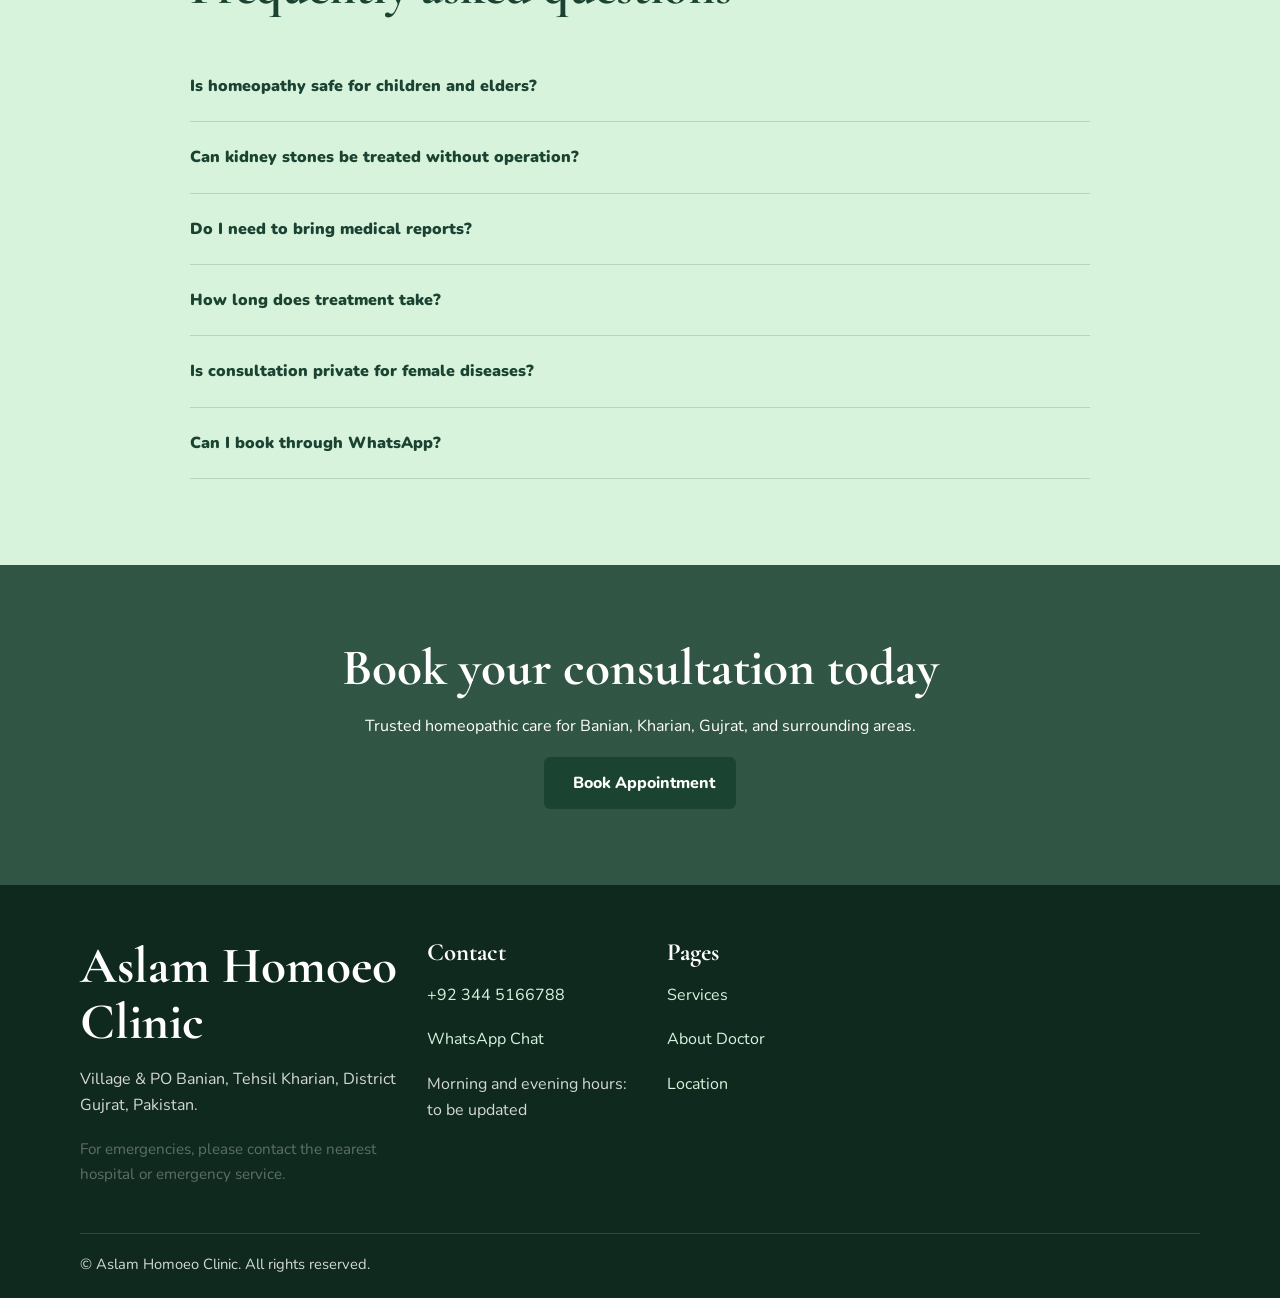
==== commit 1958b1aa: "Update index.html" ====
--- a/index.html
+++ b/index.html
@@ -27,7 +27,7 @@
       "addressRegion": "Gujrat",
       "addressCountry": "PK"
     },
-    "telephone": "+92-300-0000000",
+    "telephone": "+92-344-5166788",
     "url": "https://example.com"
   }
   </script>
@@ -63,7 +63,7 @@
           <p>Aslam Homoeo Clinic provides affordable, gentle, and personalized homeopathic care for families across Banian, Kharian, Gujrat, and nearby villages.</p>
           <div class="hero-actions">
             <a class="btn btn-primary" href="booking.html"><i class="ph ph-calendar-check"></i> Book Consultation</a>
-            <a class="btn btn-secondary" href="tel:+923000000000"><i class="ph ph-phone-call"></i> Call Now</a>
+            <a class="btn btn-secondary" href="tel:+923445166788"><i class="ph ph-phone-call"></i> Call Now</a>
           </div>
           <p class="care-note">Dr. Mehmood personally reviews every case with attention to history, lifestyle, and symptoms.</p>
         </div>
@@ -213,14 +213,14 @@
   <footer class="site-footer">
     <div class="container footer-grid">
       <div><h2>Aslam Homoeo Clinic</h2><p>Village & PO Banian, Tehsil Kharian, District Gujrat, Pakistan.</p><p class="small">For emergencies, please contact the nearest hospital or emergency service.</p></div>
-      <div><h3>Contact</h3><p><a href="tel:+923000000000">+92 300 0000000</a></p><p><a href="https://wa.me/923000000000">WhatsApp Chat</a></p><p>Morning and evening hours: to be updated</p></div>
+      <div><h3>Contact</h3><p><a href="tel:+923445166788">+92 344 5166788</a></p><p><a href="https://wa.me/923445166788">WhatsApp Chat</a></p><p>Morning and evening hours: to be updated</p></div>
       <div><h3>Pages</h3><p><a href="services.html">Services</a></p><p><a href="about.html">About Doctor</a></p><p><a href="contact.html">Location</a></p></div>
       <div class="footer-map"><iframe title="Map to Aslam Homoeo Clinic Banian" loading="lazy" src="https://www.google.com/maps?q=Banian%20Kharian%20Gujrat%20Pakistan&output=embed"></iframe></div>
     </div>
     <div class="footer-bottom container">© <span id="year"></span> Aslam Homoeo Clinic. All rights reserved.</div>
   </footer>
 
-  <a class="whatsapp-float" href="https://wa.me/923000000000?text=Assalam%20o%20Alaikum%2C%20I%20want%20to%20book%20a%20consultation%20at%20Aslam%20Homoeo%20Clinic." aria-label="Chat on WhatsApp"><i class="ph ph-whatsapp-logo"></i></a>
+  <a class="whatsapp-float" href="https://wa.me/923445166788?text=Assalam%20o%20Alaikum%2C%20I%20want%20to%20book%20a%20consultation%20at%20Aslam%20Homoeo%20Clinic." aria-label="Chat on WhatsApp"><i class="ph ph-whatsapp-logo"></i></a>
   <button class="scroll-top" type="button" aria-label="Scroll to top"><i class="ph ph-arrow-up"></i></button>
   <script src="script.js"></script>
 </body>
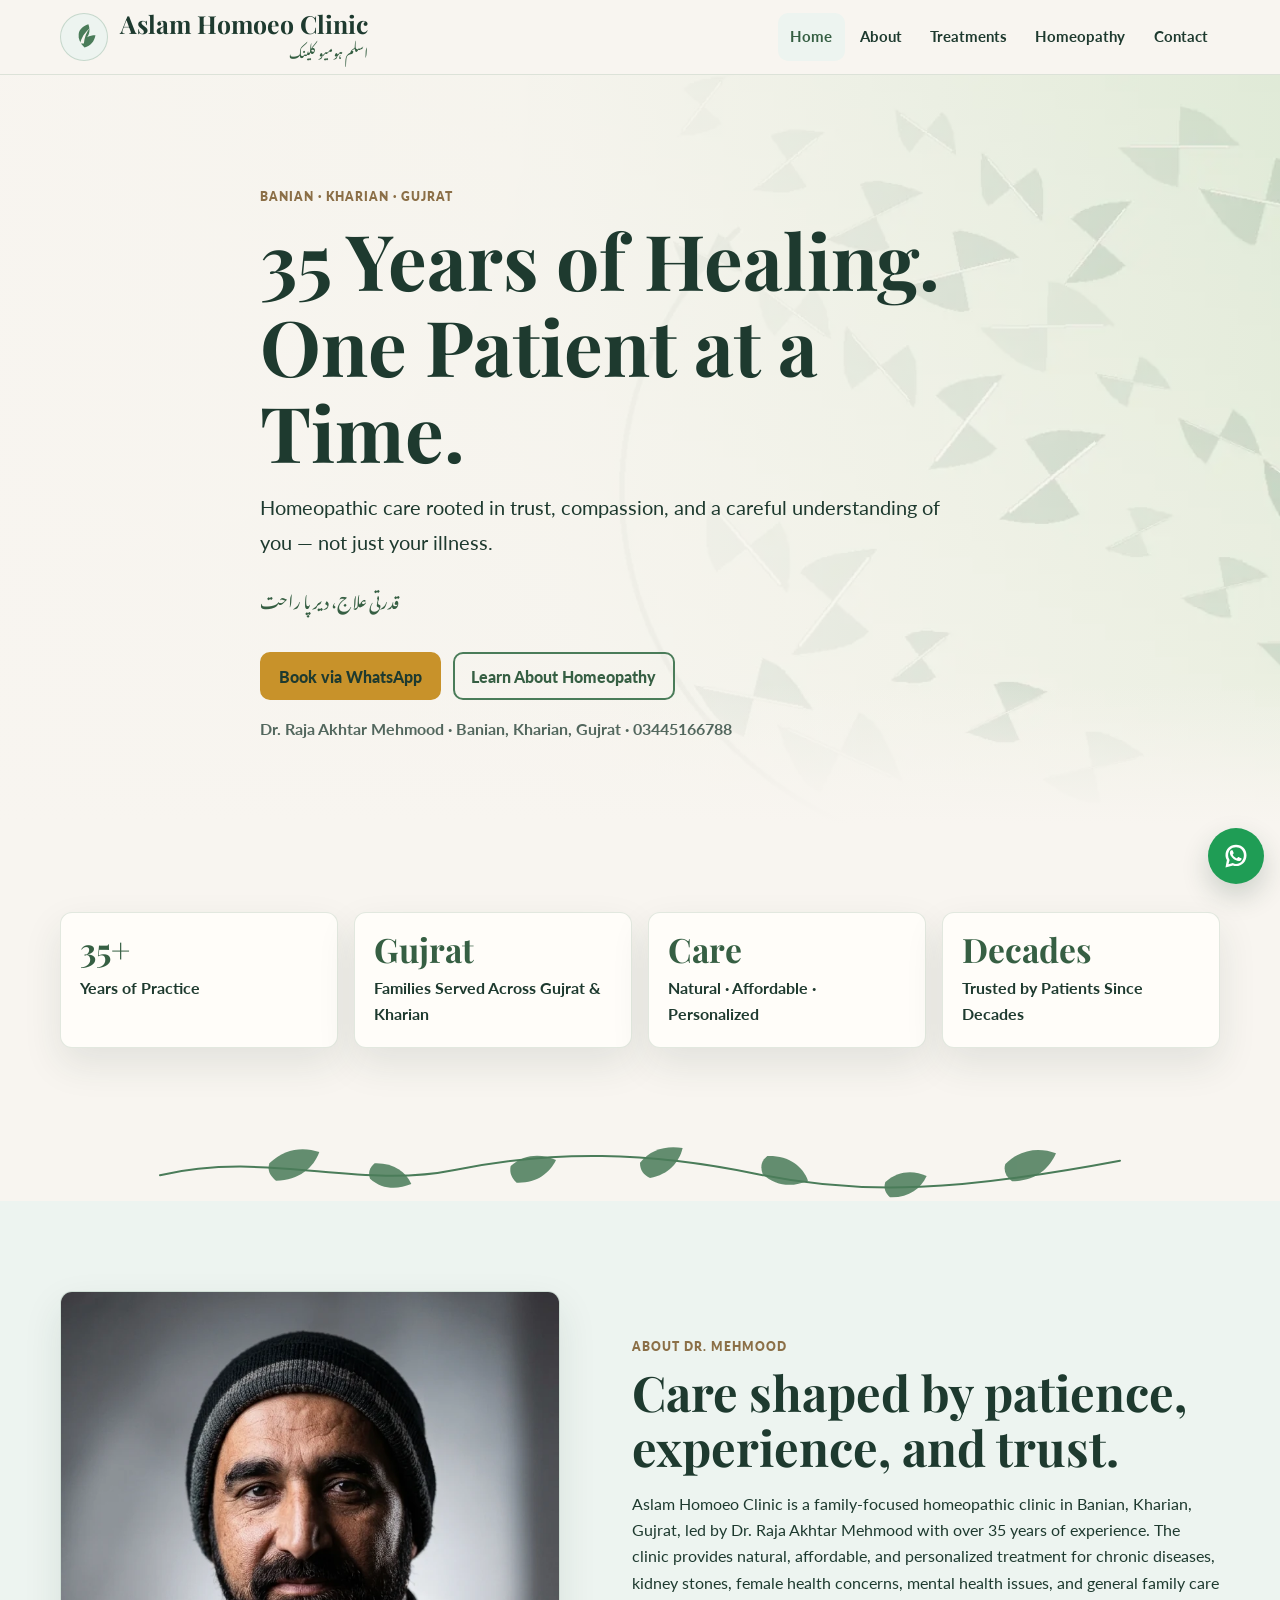
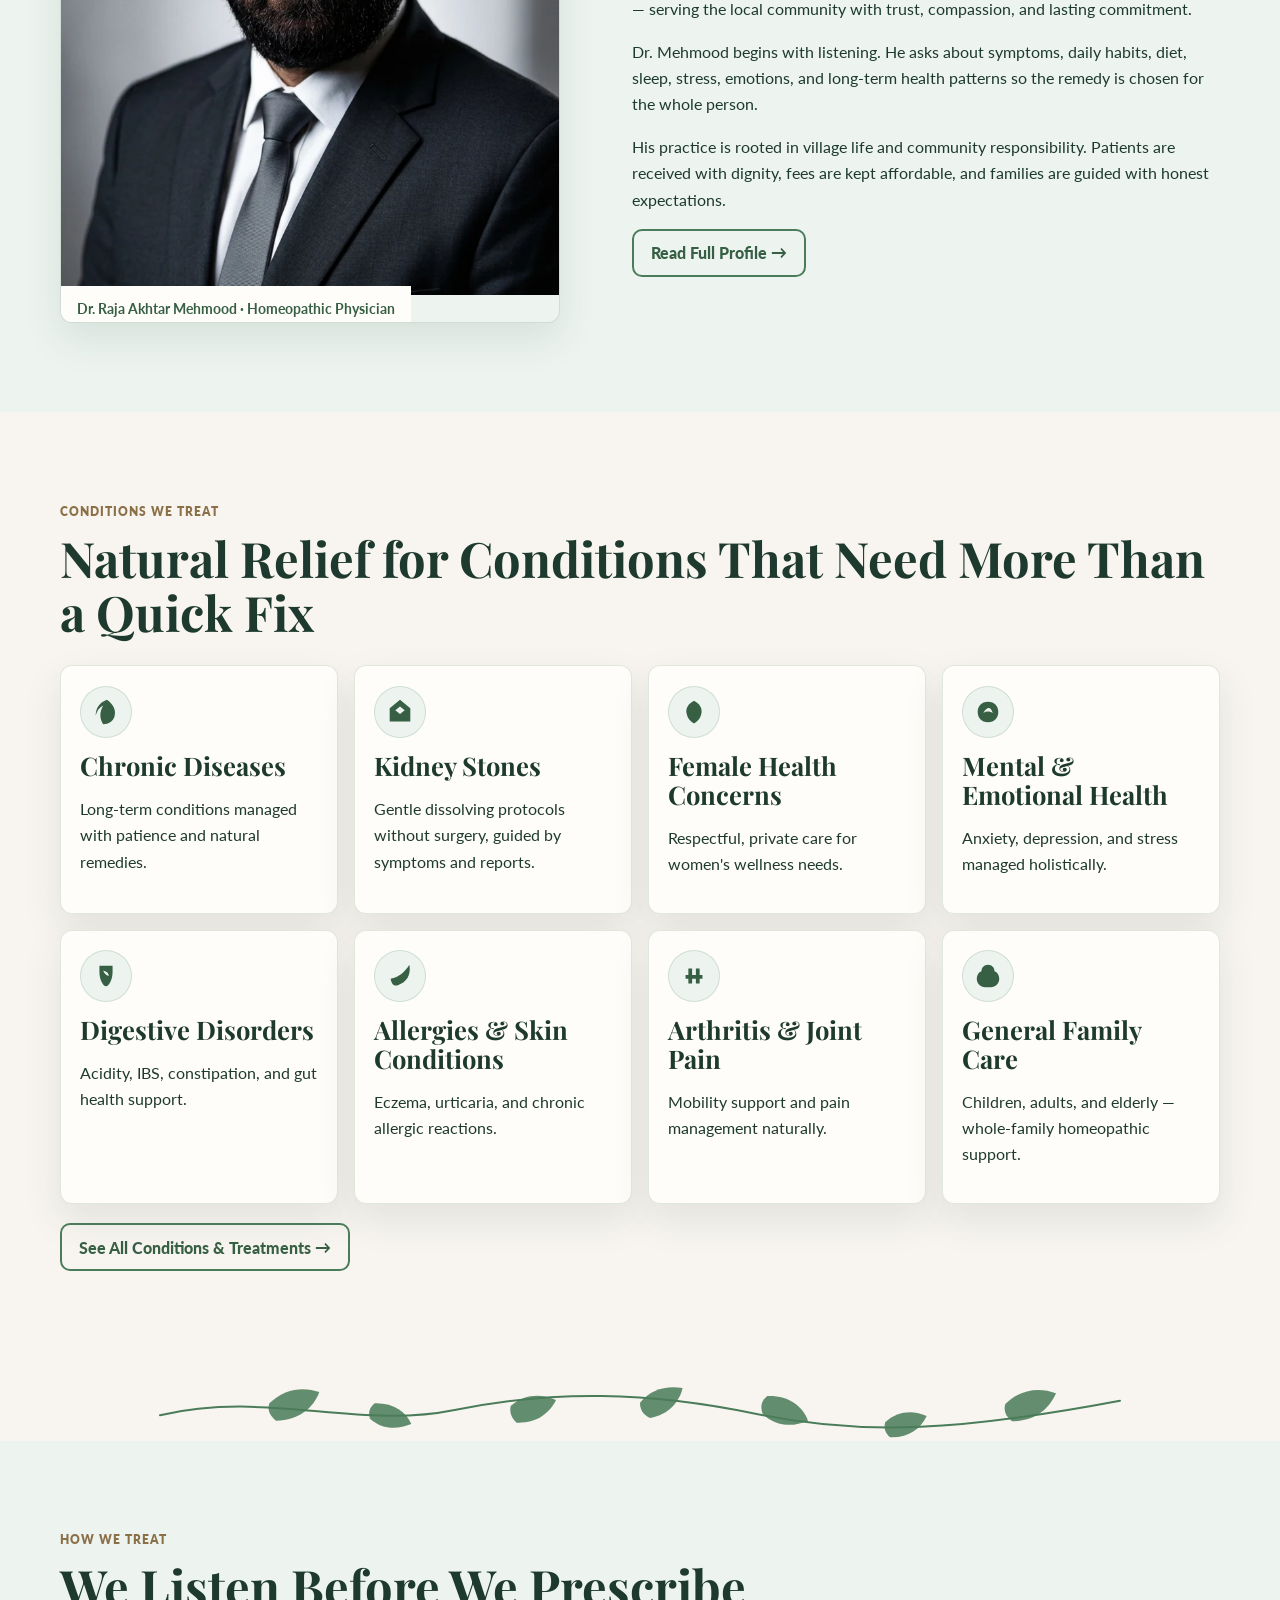
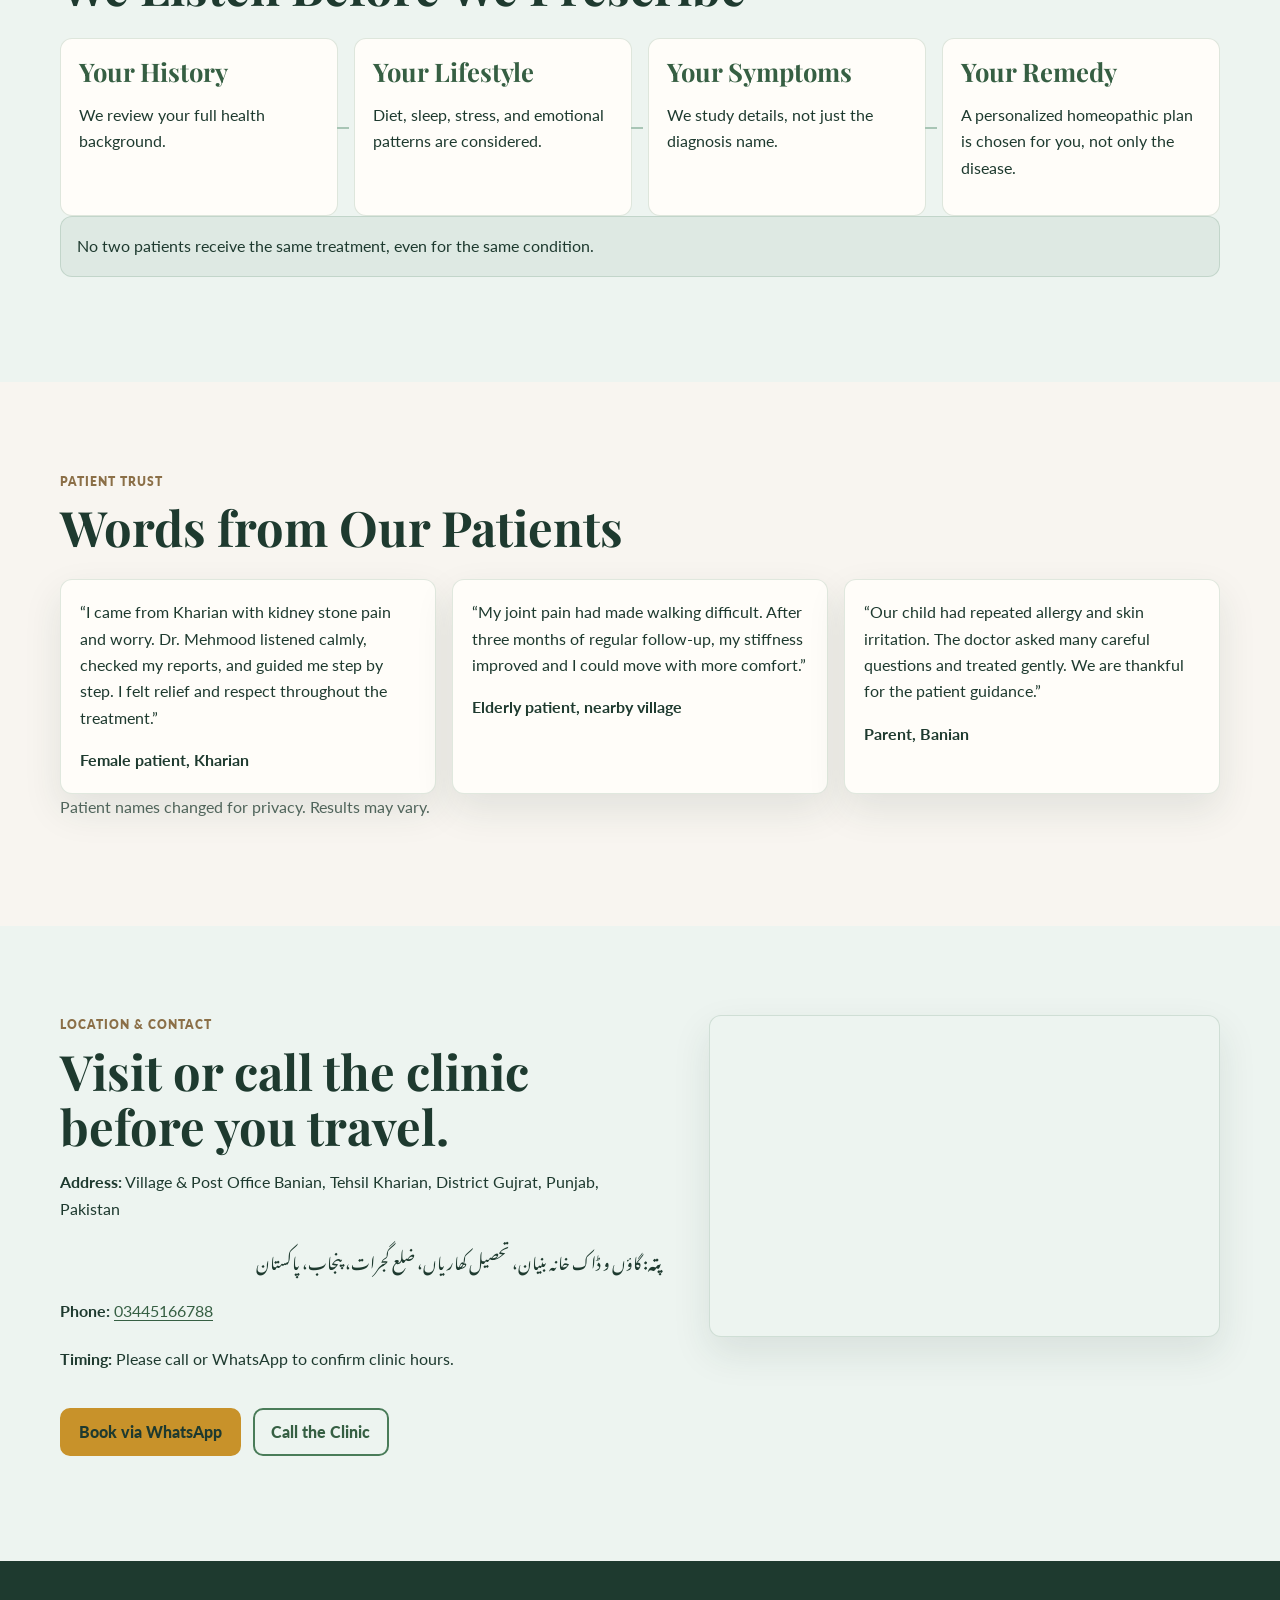
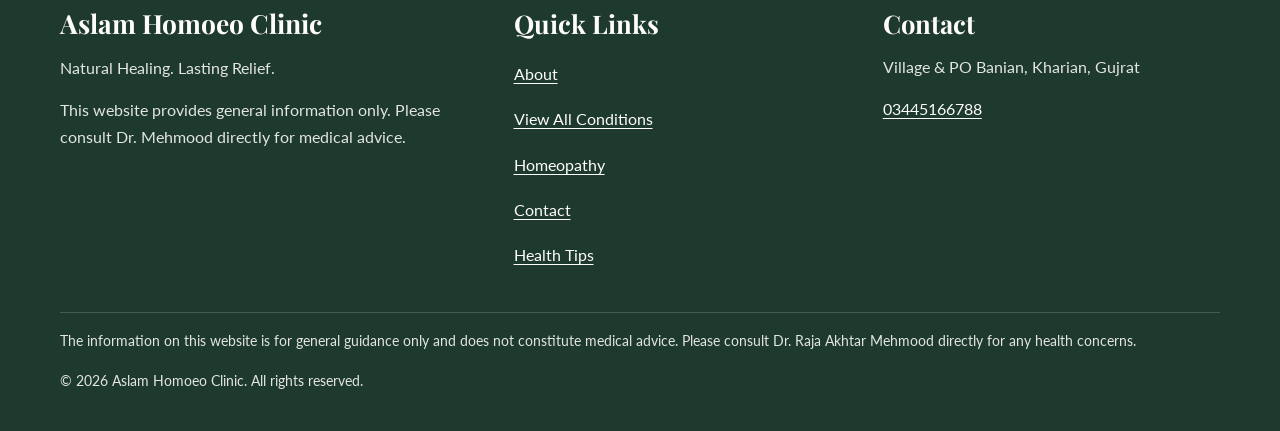
==== commit b8551b4e: "Add files via upload" ====
--- a/index.html
+++ b/index.html
@@ -1,227 +1,207 @@
-<!DOCTYPE html>
+<!doctype html>
 <html lang="en">
 <head>
-  <meta charset="UTF-8">
-  <meta name="viewport" content="width=device-width, initial-scale=1.0">
-  <title>Aslam Homoeo Clinic | Homeopathic Doctor in Banian, Kharian, Gujrat</title>
-  <meta name="description" content="Aslam Homoeo Clinic in Banian, Kharian, Gujrat offers trusted homeopathic treatment by Dr Raja Akhtar Mehmood with 35+ years of experience.">
-  <meta name="keywords" content="Homeopathic doctor Gujrat Pakistan, Homeopathic clinic Kharian, Best homeopathic doctor Banian, Dr Raja Akhtar Mehmood homeopathy">
-  <meta name="google-analytics-placeholder" content="G-XXXXXXXXXX">
+  <meta charset="utf-8">
+  <meta name="viewport" content="width=device-width, initial-scale=1">
+  <title>Homeopathic Clinic in Kharian Gujrat | Aslam Homoeo Clinic</title>
+  <meta name="description" content="Aslam Homoeo Clinic in Banian Kharian offers trusted homeopathic care by Dr. Raja Akhtar Mehmood with 35+ years experience.">
+  <meta name="geo.region" content="PK-PB">
+  <meta name="geo.placename" content="Kharian, Gujrat">
+  <link rel="canonical" href="https://aslamhomoeoclinic.pk/">
+  <meta property="og:title" content="Aslam Homoeo Clinic | Homeopathic Clinic in Kharian Gujrat">
+  <meta property="og:description" content="Natural, affordable, personalized homeopathic care in Banian, Kharian, Gujrat by Dr. Raja Akhtar Mehmood.">
+  <meta property="og:type" content="website">
+  <meta property="og:url" content="https://aslamhomoeoclinic.pk/">
+  <meta property="og:image" content="https://aslamhomoeoclinic.pk/assets/images/clinic-exterior-banain-kharian.jpg">
+  <meta name="twitter:card" content="summary_large_image">
   <link rel="preconnect" href="https://fonts.googleapis.com">
   <link rel="preconnect" href="https://fonts.gstatic.com" crossorigin>
-  <link href="https://fonts.googleapis.com/css2?family=Cormorant+Garamond:wght@600;700&family=Nunito:wght@400;500;600;700&display=swap" rel="stylesheet">
-  <link rel="stylesheet" href="https://unpkg.com/@phosphor-icons/web@2.1.1/src/regular/style.css">
-  <link rel="stylesheet" href="style.css">
+  <link href="https://fonts.googleapis.com/css2?family=Lato:wght@400;700;900&family=Noto+Nastaliq+Urdu:wght@400&family=Playfair+Display:wght@700&display=swap" rel="stylesheet">
+  <script>document.documentElement.classList.add('js');</script>
+  <style>
+    body{margin:0;background:#f8f5f0;color:#1e3a2f;font-family:Lato,Arial,sans-serif}.site-header{position:sticky;top:0;z-index:900;background:rgba(248,245,240,.95);border-bottom:1px solid rgba(74,124,89,.16)}.container{width:min(100% - 2rem,1160px);margin:auto}.hero{min-height:700px;display:grid;align-items:center}.btn{min-height:48px}
+  </style>
+  <link rel="preload" href="css/style.css" as="style" onload="this.onload=null;this.rel='stylesheet'">
+  <link rel="preload" href="css/components.css" as="style" onload="this.onload=null;this.rel='stylesheet'">
+  <link rel="preload" href="css/responsive.css" as="style" onload="this.onload=null;this.rel='stylesheet'">
+  <noscript><link rel="stylesheet" href="css/style.css"><link rel="stylesheet" href="css/components.css"><link rel="stylesheet" href="css/responsive.css"></noscript>
   <script type="application/ld+json">
   {
     "@context": "https://schema.org",
-    "@type": ["MedicalClinic", "Physician", "LocalBusiness"],
+    "@type": "MedicalClinic",
     "name": "Aslam Homoeo Clinic",
-    "medicalSpecialty": "Homeopathy",
-    "founder": "Dr. Raja Akhtar Mehmood",
-    "description": "Homeopathic medical clinic serving Banian, Kharian, Gujrat and surrounding communities.",
+    "medicalSpecialty": "Homeopathic Medicine",
+    "physician": {
+      "@type": "Physician",
+      "name": "Dr. Raja Akhtar Mehmood",
+      "medicalSpecialty": "Homeopathic Medicine"
+    },
     "address": {
       "@type": "PostalAddress",
-      "streetAddress": "Village & Post Office Banian",
+      "streetAddress": "Village & PO Banian",
       "addressLocality": "Kharian",
-      "addressRegion": "Gujrat",
+      "addressRegion": "Gujrat, Punjab",
       "addressCountry": "PK"
     },
-    "telephone": "+92-344-5166788",
-    "url": "https://example.com"
+    "telephone": "+923445166788",
+    "url": "https://aslamhomoeoclinic.pk/",
+    "priceRange": "₨"
   }
   </script>
+  <!-- Google Analytics 4: when ready, replace G-XXXXXXXXXX and uncomment this block.
+  <script async src="https://www.googletagmanager.com/gtag/js?id=G-XXXXXXXXXX"></script>
+  <script>
+    window.dataLayer = window.dataLayer || [];
+    function gtag(){dataLayer.push(arguments);}
+    gtag('js', new Date());
+    gtag('config', 'G-XXXXXXXXXX');
+  </script>
+  -->
 </head>
 <body>
-  <a class="skip-link" href="#main">Skip to content</a>
+  <a class="skip-link" href="#main">Skip to main content</a>
   <header class="site-header">
-    <nav class="navbar container" aria-label="Main navigation">
+    <div class="nav-wrap">
       <a class="brand" href="index.html" aria-label="Aslam Homoeo Clinic home">
-        <span class="brand-mark"><i class="ph ph-leaf"></i></span>
-        <span><strong>Aslam Homoeo Clinic</strong><small>Natural Healing. Lasting Results.</small></span>
+        <span class="brand-mark" aria-hidden="true"><svg viewBox="0 0 48 48"><path fill="#4A7C59" d="M24 41c-7-7-10-14-9-21 1-7 6-12 15-15 3 8 2 15-2 20 4-2 8-3 13-3-2 10-7 16-17 19Z"/><path fill="#F8F5F0" d="M23 35c1-10 4-18 10-25-9 8-14 16-16 25h6Z"/></svg></span>
+        <span><span class="brand-name">Aslam Homoeo Clinic</span><span class="brand-urdu" lang="ur" dir="rtl">اسلم ہومیو کلینک</span></span>
       </a>
-      <button class="menu-toggle" type="button" aria-expanded="false" aria-controls="primary-menu" aria-label="Open menu">
-        <i class="ph ph-list"></i>
-      </button>
-      <div class="nav-links" id="primary-menu">
-        <a class="active" href="index.html">Home</a>
-        <a href="services.html">Services</a>
+      <button class="menu-toggle" type="button" aria-label="Open navigation menu" aria-expanded="false" aria-controls="primary-nav"><span></span></button>
+      <nav class="primary-nav" id="primary-nav" aria-label="Primary navigation">
+        <a href="index.html" aria-current="page">Home</a>
         <a href="about.html">About</a>
-        <a href="blog.html">Health Tips</a>
+        <a href="treatments.html">Treatments</a>
+        <a href="homeopathy.html">Homeopathy</a>
         <a href="contact.html">Contact</a>
-        <a class="nav-cta" href="booking.html">Book Now</a>
-      </div>
-    </nav>
+      </nav>
+    </div>
   </header>
 
   <main id="main">
-    <section class="hero">
-      <div class="container hero-grid">
-        <div class="hero-copy">
-          <span class="eyebrow">Trusted homeopathic clinic in Banian, Kharian</span>
-          <h1>Natural healing guided by 35+ years of clinical experience.</h1>
-          <p>Aslam Homoeo Clinic provides affordable, gentle, and personalized homeopathic care for families across Banian, Kharian, Gujrat, and nearby villages.</p>
-          <div class="hero-actions">
-            <a class="btn btn-primary" href="booking.html"><i class="ph ph-calendar-check"></i> Book Consultation</a>
-            <a class="btn btn-secondary" href="tel:+923445166788"><i class="ph ph-phone-call"></i> Call Now</a>
-          </div>
-          <p class="care-note">Dr. Mehmood personally reviews every case with attention to history, lifestyle, and symptoms.</p>
-        </div>
-        <div class="hero-media">
-          <img src="https://images.unsplash.com/photo-1505751172876-fa1923c5c528?auto=format&fit=crop&w=1100&q=80" alt="Calm medical consultation setting with natural light" loading="eager">
-        </div>
-      </div>
-    </section>
-
-    <section class="trust-bar" aria-label="Clinic trust highlights">
-      <div class="container trust-items">
-        <span><strong>35+ Years</strong> Experience</span>
-        <span><strong>10,000+</strong> Patients Treated</span>
-        <span><strong>Natural & Safe</strong> Treatments</span>
+    <section class="hero" aria-labelledby="home-title">
+      <div class="container hero-copy">
+        <p class="eyebrow" data-editable="true">Banian · Kharian · Gujrat</p>
+        <h1 id="home-title" data-editable="true">35 Years of Healing. One Patient at a Time.</h1>
+        <p class="lead" data-editable="true">Homeopathic care rooted in trust, compassion, and a careful understanding of you — not just your illness.</p>
+        <p class="urdu-tagline" lang="ur" dir="rtl" data-editable="true">قدرتی علاج، دیرپا راحت</p>
+        <div class="cta-row">
+          <a class="btn btn-primary" href="https://wa.me/923445166788?text=%D8%A7%D9%84%D8%B3%D9%84%D8%A7%D9%85%20%D8%B9%D9%84%DB%8C%DA%A9%D9%85%D8%8C%20%D9%85%DB%8C%DA%BA%20%D8%A7%D8%B3%D9%84%D9%85%20%DB%81%D9%88%D9%85%DB%8C%D9%88%20%DA%A9%D9%84%DB%8C%D9%86%DA%A9%20%D8%B3%DB%92%20%D8%B1%D8%A7%D8%A8%D8%B7%DB%81%20%DA%A9%D8%B1%D9%86%D8%A7%20%DA%86%D8%A7%DB%81%D8%AA%D8%A7%2F%DA%86%D8%A7%DB%81%D8%AA%DB%8C%20%DB%81%D9%88%DA%BA%DB%94" target="_blank" rel="noopener">Book via WhatsApp</a>
+          <a class="btn btn-secondary" href="homeopathy.html">Learn About Homeopathy</a>
+        </div>
+        <p class="trust-line" data-editable="true">Dr. Raja Akhtar Mehmood · Banian, Kharian, Gujrat · 03445166788</p>
+      </div>
+    </section>
+
+    <section class="section" aria-label="Clinic trust highlights">
+      <div class="container stat-grid">
+        <div class="stat"><strong>35+</strong><span data-editable="true">Years of Practice</span></div>
+        <div class="stat"><strong>Gujrat</strong><span data-editable="true">Families Served Across Gujrat & Kharian</span></div>
+        <div class="stat"><strong>Care</strong><span data-editable="true">Natural · Affordable · Personalized</span></div>
+        <div class="stat"><strong>Decades</strong><span data-editable="true">Trusted by Patients Since Decades</span></div>
+      </div>
+    </section>
+
+    <div class="divider" aria-hidden="true"><svg viewBox="0 0 1440 96"><path d="M0 56 C160 18 295 78 442 48 S733 20 895 54 1206 78 1440 34" fill="none" stroke="#4A7C59" stroke-width="3" stroke-linecap="round"/><g fill="#4A7C59" opacity=".85"><path d="M164 38c23-23 52-25 75-17-9 24-30 42-65 43-10-8-13-16-10-26z"/><path d="M315 61c18 16 40 17 62 8-8-18-27-32-55-31-8 7-10 14-7 23z"/><path d="M526 42c22-19 47-18 68-9-10 20-29 35-59 34-8-7-11-15-9-25z"/><path d="M720 37c16-20 39-26 64-22-5 21-21 40-49 45-10-5-15-12-15-23z"/><path d="M904 54c20 19 45 20 68 10-8-22-29-38-61-37-9 7-11 16-7 27z"/><path d="M1088 66c19-17 42-18 62-9-9 19-27 33-55 32-7-6-10-14-7-23z"/><path d="M1268 39c23-23 52-25 76-16-10 23-31 42-66 42-10-8-13-17-10-26z"/></g></svg></div>
+
+    <section class="section tint">
+      <div class="container split">
+        <picture class="image-frame">
+          <source srcset="assets/images/dr-mehmood-portrait.webp" type="image/webp">
+          <img src="assets/images/dr-akhtar-portrait.jpg" alt="Dr. Raja Akhtar Mehmood, Homeopathic Physician, Banian Kharian" width="760" height="920" loading="lazy">
+          <span class="image-caption">Dr. Raja Akhtar Mehmood · Homeopathic Physician</span>
+        </picture>
+        <div>
+          <p class="eyebrow" data-editable="true">About Dr. Mehmood</p>
+          <h2 data-editable="true">Care shaped by patience, experience, and trust.</h2>
+          <p data-editable="true">Aslam Homoeo Clinic is a family-focused homeopathic clinic in Banian, Kharian, Gujrat, led by Dr. Raja Akhtar Mehmood with over 35 years of experience. The clinic provides natural, affordable, and personalized treatment for chronic diseases, kidney stones, female health concerns, mental health issues, and general family care — serving the local community with trust, compassion, and lasting commitment.</p>
+          <p data-editable="true">Dr. Mehmood begins with listening. He asks about symptoms, daily habits, diet, sleep, stress, emotions, and long-term health patterns so the remedy is chosen for the whole person.</p>
+          <p data-editable="true">His practice is rooted in village life and community responsibility. Patients are received with dignity, fees are kept affordable, and families are guided with honest expectations.</p>
+          <a class="btn btn-secondary" href="about.html">Read Full Profile →</a>
+        </div>
       </div>
     </section>
 
     <section class="section">
       <div class="container">
-        <div class="section-heading">
-          <span class="eyebrow">Our care</span>
-          <h2>Homeopathic services for the whole family</h2>
-          <p>Clear guidance, respectful consultation, and remedies selected according to your complete health picture.</p>
-        </div>
-        <div class="card-grid services-grid">
-          <article class="service-card"><i class="ph ph-notebook"></i><h3>Detailed Consultations</h3><p>In-depth review of symptoms, habits, family history, and daily routine.</p></article>
-          <article class="service-card"><i class="ph ph-flask"></i><h3>Personalized Remedies</h3><p>Natural homeopathic remedies selected for each patient, not just the disease name.</p></article>
-          <article class="service-card"><i class="ph ph-heartbeat"></i><h3>Chronic Diseases</h3><p>Support for allergies, arthritis, digestive concerns, skin issues, and long-term complaints.</p></article>
-          <article class="service-card"><i class="ph ph-flower-lotus"></i><h3>Female Diseases</h3><p>Discreet care for hormonal concerns, menstrual problems, and fertility support.</p></article>
-          <article class="service-card"><i class="ph ph-drop"></i><h3>Kidney Stones</h3><p>Case-based homeopathic care for patients hoping to avoid operation where medically suitable.</p></article>
-          <article class="service-card"><i class="ph ph-brain"></i><h3>Mental Health</h3><p>Compassionate support for stress, anxiety, sleep problems, and emotional strain.</p></article>
-          <article class="service-card"><i class="ph ph-bowl-food"></i><h3>Diet Counseling</h3><p>Simple nutrition and lifestyle advice suited to local families and daily routines.</p></article>
-          <article class="service-card"><i class="ph ph-baby"></i><h3>Children's Care</h3><p>Gentle treatment approach for common childhood complaints and recurring issues.</p></article>
-        </div>
-      </div>
-    </section>
-
-    <section class="section split-section sage">
-      <div class="container split-grid">
-        <div class="photo-frame">
-          <img src="https://images.unsplash.com/photo-1559839734-2b71ea197ec2?auto=format&fit=crop&w=900&q=80" alt="Doctor listening carefully during a patient consultation" loading="lazy">
-        </div>
-        <div>
-          <span class="eyebrow">Meet the doctor</span>
-          <h2>Dr. Raja Akhtar Mehmood</h2>
-          <p class="lead">For more than 35 years, Dr. Mehmood has served local families with careful listening, practical advice, and homeopathic treatment rooted in trust.</p>
-          <ul class="check-list">
-            <li>Experienced homeopathic physician serving Banian and Kharian communities</li>
-            <li>Known for detailed case taking and patient-friendly explanations</li>
-            <li>Focused on affordable care for rural and semi-urban families</li>
-          </ul>
-          <a class="text-link" href="about.html">Read the full profile <i class="ph ph-arrow-right"></i></a>
-        </div>
+        <p class="eyebrow" data-editable="true">Conditions We Treat</p>
+        <h2 data-editable="true">Natural Relief for Conditions That Need More Than a Quick Fix</h2>
+        <div class="card-grid">
+          <article class="service-card"><span class="icon-badge" aria-hidden="true"><svg viewBox="0 0 32 32"><path fill="currentColor" d="M17 3c7 5 10 11 8 18-2 5-6 8-12 8C9 23 9 16 13 9c-4 2-7 6-8 11 0-8 4-14 12-17Z"/></svg></span><h3>Chronic Diseases</h3><p data-editable="true">Long-term conditions managed with patience and natural remedies.</p></article>
+          <article class="service-card"><span class="icon-badge" aria-hidden="true"><svg viewBox="0 0 32 32"><path fill="currentColor" d="M16 3 5 12v14h22V12L16 3Zm0 7 5 4-5 4-5-4 5-4Z"/></svg></span><h3>Kidney Stones</h3><p data-editable="true">Gentle dissolving protocols without surgery, guided by symptoms and reports.</p></article>
+          <article class="service-card"><span class="icon-badge" aria-hidden="true"><svg viewBox="0 0 32 32"><path fill="currentColor" d="M16 4c6 3 9 8 8 13-1 7-7 11-8 11S9 24 8 17c-1-5 2-10 8-13Z"/></svg></span><h3>Female Health Concerns</h3><p data-editable="true">Respectful, private care for women's wellness needs.</p></article>
+          <article class="service-card"><span class="icon-badge" aria-hidden="true"><svg viewBox="0 0 32 32"><path fill="currentColor" d="M16 5C9 5 5 10 5 16s4 11 11 11 11-5 11-11S23 5 16 5Zm-5 12c4-7 8-7 10 0-4-2-7-2-10 0Z"/></svg></span><h3>Mental & Emotional Health</h3><p data-editable="true">Anxiety, depression, and stress managed holistically.</p></article>
+          <article class="service-card"><span class="icon-badge" aria-hidden="true"><svg viewBox="0 0 32 32"><path fill="currentColor" d="M9 5h14v7c0 8-4 15-7 15S9 20 9 12V5Zm4 5c1 3 3 5 6 6 0-3-2-5-6-6Z"/></svg></span><h3>Digestive Disorders</h3><p data-editable="true">Acidity, IBS, constipation, and gut health support.</p></article>
+          <article class="service-card"><span class="icon-badge" aria-hidden="true"><svg viewBox="0 0 32 32"><path fill="currentColor" d="M6 19c9-2 15-7 20-15 2 11-3 19-13 22-3 1-6-1-7-7Z"/></svg></span><h3>Allergies & Skin Conditions</h3><p data-editable="true">Eczema, urticaria, and chronic allergic reactions.</p></article>
+          <article class="service-card"><span class="icon-badge" aria-hidden="true"><svg viewBox="0 0 32 32"><path fill="currentColor" d="M7 15h18v4H7v-4Zm3-7h4v16h-4V8Zm8 0h4v16h-4V8Z"/></svg></span><h3>Arthritis & Joint Pain</h3><p data-editable="true">Mobility support and pain management naturally.</p></article>
+          <article class="service-card"><span class="icon-badge" aria-hidden="true"><svg viewBox="0 0 32 32"><path fill="currentColor" d="M16 4c4 0 7 3 7 7 3 1 5 4 5 8 0 5-4 9-9 9h-6c-5 0-9-4-9-9 0-4 2-7 5-8 0-4 3-7 7-7Z"/></svg></span><h3>General Family Care</h3><p data-editable="true">Children, adults, and elderly — whole-family homeopathic support.</p></article>
+        </div>
+        <div class="cta-row"><a class="btn btn-secondary" href="treatments.html">See All Conditions & Treatments →</a></div>
+      </div>
+    </section>
+
+    <div class="divider" aria-hidden="true"><svg viewBox="0 0 1440 96"><path d="M0 56 C160 18 295 78 442 48 S733 20 895 54 1206 78 1440 34" fill="none" stroke="#4A7C59" stroke-width="3" stroke-linecap="round"/><g fill="#4A7C59" opacity=".85"><path d="M164 38c23-23 52-25 75-17-9 24-30 42-65 43-10-8-13-16-10-26z"/><path d="M315 61c18 16 40 17 62 8-8-18-27-32-55-31-8 7-10 14-7 23z"/><path d="M526 42c22-19 47-18 68-9-10 20-29 35-59 34-8-7-11-15-9-25z"/><path d="M720 37c16-20 39-26 64-22-5 21-21 40-49 45-10-5-15-12-15-23z"/><path d="M904 54c20 19 45 20 68 10-8-22-29-38-61-37-9 7-11 16-7 27z"/><path d="M1088 66c19-17 42-18 62-9-9 19-27 33-55 32-7-6-10-14-7-23z"/><path d="M1268 39c23-23 52-25 76-16-10 23-31 42-66 42-10-8-13-17-10-26z"/></g></svg></div>
+
+    <section class="section tint">
+      <div class="container">
+        <p class="eyebrow" data-editable="true">How We Treat</p>
+        <h2 data-editable="true">We Listen Before We Prescribe</h2>
+        <div class="journey">
+          <article class="journey-step"><h3>Your History</h3><p data-editable="true">We review your full health background.</p></article>
+          <article class="journey-step"><h3>Your Lifestyle</h3><p data-editable="true">Diet, sleep, stress, and emotional patterns are considered.</p></article>
+          <article class="journey-step"><h3>Your Symptoms</h3><p data-editable="true">We study details, not just the diagnosis name.</p></article>
+          <article class="journey-step"><h3>Your Remedy</h3><p data-editable="true">A personalized homeopathic plan is chosen for you, not only the disease.</p></article>
+        </div>
+        <p class="soft-band" data-editable="true">No two patients receive the same treatment, even for the same condition.</p>
       </div>
     </section>
 
     <section class="section">
       <div class="container">
-        <div class="section-heading">
-          <span class="eyebrow">Why homeopathy</span>
-          <h2>A gentle path focused on the root cause</h2>
-        </div>
-        <div class="feature-grid">
-          <article><i class="ph ph-leaf"></i><h3>Natural approach</h3><p>Uses carefully prepared remedies and a whole-person view of health.</p></article>
-          <article><i class="ph ph-shield-check"></i><h3>No harmful side effects</h3><p>Highly diluted remedies are designed to be gentle when prescribed with proper guidance.</p></article>
-          <article><i class="ph ph-tree"></i><h3>Root-cause focus</h3><p>Looks beyond temporary relief to understand patterns behind recurring complaints.</p></article>
-          <article><i class="ph ph-hand-heart"></i><h3>Affordable support</h3><p>Practical treatment plans for families in Banian, Kharian, and Gujrat.</p></article>
-        </div>
-      </div>
-    </section>
-
-    <section class="section specialty-band">
-      <div class="container">
-        <div class="section-heading light">
-          <span class="eyebrow">Special focus</span>
-          <h2>Treatment areas patients ask about most</h2>
-        </div>
-        <div class="card-grid specialty-grid">
-          <article class="specialty-card">
-            <i class="ph ph-drop-half"></i>
-            <h3>Kidney Stone Treatment Without Operation</h3>
-            <p>Careful assessment for pain, stone history, urinary symptoms, and lifestyle factors, with guidance on when urgent medical care is needed.</p>
-            <a href="services.html#kidney-stone">Learn more</a>
-          </article>
-          <article class="specialty-card">
-            <i class="ph ph-flower"></i>
-            <h3>Special Female Diseases</h3>
-            <p>Respectful, private consultation for women seeking support with hormonal, menstrual, and reproductive health concerns.</p>
-            <a href="services.html#female-diseases">Learn more</a>
-          </article>
-          <article class="specialty-card">
-            <i class="ph ph-brain"></i>
-            <h3>Mental Health Support</h3>
-            <p>Stigma-free care for anxiety, stress, low mood, and sleep issues, with attention to emotional and physical symptoms together.</p>
-            <a href="services.html#mental-health">Learn more</a>
-          </article>
-        </div>
-      </div>
-    </section>
-
-    <section class="section">
-      <div class="container">
-        <div class="section-heading">
-          <span class="eyebrow">Patient voices</span>
-          <h2>Trusted by local families</h2>
-        </div>
-        <div class="testimonial-shell">
-          <button class="slider-btn prev" type="button" aria-label="Previous testimonial"><i class="ph ph-caret-left"></i></button>
-          <div class="testimonial-slider" aria-live="polite">
-            <article class="testimonial active"><div class="stars">★★★★★</div><p>"Dr. Mehmood listened carefully and explained everything in simple words. My family trusts this clinic."</p><h3>Patient from Banian</h3></article>
-            <article class="testimonial"><div class="stars">★★★★★</div><p>"I visited for recurring stomach and allergy issues. The consultation was detailed and very respectful."</p><h3>Patient from Kharian</h3></article>
-            <article class="testimonial"><div class="stars">★★★★★</div><p>"For female health concerns, the environment felt private and comfortable. I appreciated the kindness."</p><h3>Female patient</h3></article>
-            <article class="testimonial"><div class="stars">★★★★★</div><p>"The clinic gives affordable care and clear diet advice. It feels like a family doctor."</p><h3>Patient from Gujrat</h3></article>
-            <article class="testimonial"><div class="stars">★★★★★</div><p>"I came for stress and sleep problems. The doctor took time to understand my situation."</p><h3>Local patient</h3></article>
+        <p class="eyebrow" data-editable="true">Patient Trust</p>
+        <h2 data-editable="true">Words from Our Patients</h2>
+        <div class="testimonials">
+          <article class="testimonial-card"><p data-editable="true">“I came from Kharian with kidney stone pain and worry. Dr. Mehmood listened calmly, checked my reports, and guided me step by step. I felt relief and respect throughout the treatment.”</p><strong>Female patient, Kharian</strong></article>
+          <article class="testimonial-card"><p data-editable="true">“My joint pain had made walking difficult. After three months of regular follow-up, my stiffness improved and I could move with more comfort.”</p><strong>Elderly patient, nearby village</strong></article>
+          <article class="testimonial-card"><p data-editable="true">“Our child had repeated allergy and skin irritation. The doctor asked many careful questions and treated gently. We are thankful for the patient guidance.”</p><strong>Parent, Banian</strong></article>
+        </div>
+        <p class="muted" data-editable="true">Patient names changed for privacy. Results may vary.</p>
+        <div id="testimonial-form" hidden></div><!-- Future hook for patient testimonial submissions. -->
+      </div>
+    </section>
+
+    <section class="section tint">
+      <div class="container contact-grid">
+        <div>
+          <p class="eyebrow" data-editable="true">Location & Contact</p>
+          <h2 data-editable="true">Visit or call the clinic before you travel.</h2>
+          <div class="address-lines">
+            <p data-editable="true"><strong>Address:</strong> Village & Post Office Banian, Tehsil Kharian, District Gujrat, Punjab, Pakistan</p>
+            <p lang="ur" dir="rtl" class="urdu" data-editable="true"><strong>پتہ:</strong> گاؤں و ڈاک خانہ بنیان، تحصیل کھاریاں، ضلع گجرات، پنجاب، پاکستان</p>
+            <p data-editable="true"><strong>Phone:</strong> <a href="tel:+923445166788">03445166788</a></p>
+            <p data-editable="true"><strong>Timing:</strong> Please call or WhatsApp to confirm clinic hours.</p>
           </div>
-          <button class="slider-btn next" type="button" aria-label="Next testimonial"><i class="ph ph-caret-right"></i></button>
-        </div>
-      </div>
-    </section>
-
-    <section class="section sage">
-      <div class="container faq-wrap">
-        <div class="section-heading">
-          <span class="eyebrow">Questions</span>
-          <h2>Frequently asked questions</h2>
-        </div>
-        <div class="faq-list">
-          <div class="faq-item"><button type="button">Is homeopathy safe for children and elders?<i class="ph ph-plus"></i></button><div class="faq-panel"><p>Homeopathic remedies are commonly used across age groups when prescribed by a qualified practitioner after proper consultation.</p></div></div>
-          <div class="faq-item"><button type="button">Can kidney stones be treated without operation?<i class="ph ph-plus"></i></button><div class="faq-panel"><p>Some cases may be managed conservatively, while others need urgent hospital care. Dr. Mehmood reviews symptoms and reports before advising.</p></div></div>
-          <div class="faq-item"><button type="button">Do I need to bring medical reports?<i class="ph ph-plus"></i></button><div class="faq-panel"><p>Yes. Please bring ultrasound, lab reports, prescriptions, and any previous diagnosis so the case can be reviewed properly.</p></div></div>
-          <div class="faq-item"><button type="button">How long does treatment take?<i class="ph ph-plus"></i></button><div class="faq-panel"><p>It depends on the condition, duration of illness, lifestyle, and individual response. Chronic cases usually need follow-up.</p></div></div>
-          <div class="faq-item"><button type="button">Is consultation private for female diseases?<i class="ph ph-plus"></i></button><div class="faq-panel"><p>Yes. Female health concerns are handled with sensitivity, privacy, and respect.</p></div></div>
-          <div class="faq-item"><button type="button">Can I book through WhatsApp?<i class="ph ph-plus"></i></button><div class="faq-panel"><p>Yes. You can use the WhatsApp button on the website to request appointment timing and clinic details.</p></div></div>
-        </div>
-      </div>
-    </section>
-
-    <section class="final-cta">
-      <div class="container">
-        <h2>Book your consultation today</h2>
-        <p>Trusted homeopathic care for Banian, Kharian, Gujrat, and surrounding areas.</p>
-        <a class="btn btn-primary" href="booking.html"><i class="ph ph-calendar-check"></i> Book Appointment</a>
+          <div class="cta-row">
+            <a class="btn btn-primary" href="https://wa.me/923445166788?text=%D8%A7%D9%84%D8%B3%D9%84%D8%A7%D9%85%20%D8%B9%D9%84%DB%8C%DA%A9%D9%85%D8%8C%20%D9%85%DB%8C%DA%BA%20%D8%A7%D8%B3%D9%84%D9%85%20%DB%81%D9%88%D9%85%DB%8C%D9%88%20%DA%A9%D9%84%DB%8C%D9%86%DA%A9%20%D8%B3%DB%92%20%D8%B1%D8%A7%D8%A8%D8%B7%DB%81%20%DA%A9%D8%B1%D9%86%D8%A7%20%DA%86%D8%A7%DB%81%D8%AA%D8%A7%2F%DA%86%D8%A7%DB%81%D8%AA%DB%8C%20%DB%81%D9%88%DA%BA%DB%94" target="_blank" rel="noopener">Book via WhatsApp</a>
+            <a class="btn btn-secondary" href="tel:+923445166788">Call the Clinic</a>
+          </div>
+        </div>
+        <div class="map-frame">
+          <iframe title="Google Map showing Village Banian Kharian Gujrat Punjab Pakistan" loading="lazy" referrerpolicy="no-referrer-when-downgrade" src="https://www.google.com/maps?q=Village%20Banian%20Kharian%20Gujrat%20Punjab%20Pakistan&output=embed"></iframe>
+        </div>
       </div>
     </section>
   </main>
 
   <footer class="site-footer">
     <div class="container footer-grid">
-      <div><h2>Aslam Homoeo Clinic</h2><p>Village & PO Banian, Tehsil Kharian, District Gujrat, Pakistan.</p><p class="small">For emergencies, please contact the nearest hospital or emergency service.</p></div>
-      <div><h3>Contact</h3><p><a href="tel:+923445166788">+92 344 5166788</a></p><p><a href="https://wa.me/923445166788">WhatsApp Chat</a></p><p>Morning and evening hours: to be updated</p></div>
-      <div><h3>Pages</h3><p><a href="services.html">Services</a></p><p><a href="about.html">About Doctor</a></p><p><a href="contact.html">Location</a></p></div>
-      <div class="footer-map"><iframe title="Map to Aslam Homoeo Clinic Banian" loading="lazy" src="https://www.google.com/maps?q=Banian%20Kharian%20Gujrat%20Pakistan&output=embed"></iframe></div>
+      <div><h2>Aslam Homoeo Clinic</h2><p data-editable="true">Natural Healing. Lasting Relief.</p><p data-editable="true">This website provides general information only. Please consult Dr. Mehmood directly for medical advice.</p></div>
+      <nav class="footer-links" aria-label="Footer links"><h3>Quick Links</h3><a href="about.html">About</a><a href="treatments.html">View All Conditions</a><a href="homeopathy.html">Homeopathy</a><a href="contact.html">Contact</a><a href="health-tips.html">Health Tips</a></nav>
+      <div><h3>Contact</h3><p>Village & PO Banian, Kharian, Gujrat</p><p><a href="tel:+923445166788">03445166788</a></p><!-- Add Google Business Profile link once created or claimed. --></div>
     </div>
-    <div class="footer-bottom container">© <span id="year"></span> Aslam Homoeo Clinic. All rights reserved.</div>
+    <div class="container footer-bottom"><p>The information on this website is for general guidance only and does not constitute medical advice. Please consult Dr. Raja Akhtar Mehmood directly for any health concerns.</p><p>© 2026 Aslam Homoeo Clinic. All rights reserved.</p></div>
   </footer>
-
-  <a class="whatsapp-float" href="https://wa.me/923445166788?text=Assalam%20o%20Alaikum%2C%20I%20want%20to%20book%20a%20consultation%20at%20Aslam%20Homoeo%20Clinic." aria-label="Chat on WhatsApp"><i class="ph ph-whatsapp-logo"></i></a>
-  <button class="scroll-top" type="button" aria-label="Scroll to top"><i class="ph ph-arrow-up"></i></button>
-  <script src="script.js"></script>
+  <a class="floating-whatsapp" aria-label="Book via WhatsApp" href="https://wa.me/923445166788?text=%D8%A7%D9%84%D8%B3%D9%84%D8%A7%D9%85%20%D8%B9%D9%84%DB%8C%DA%A9%D9%85%D8%8C%20%D9%85%DB%8C%DA%BA%20%D8%A7%D8%B3%D9%84%D9%85%20%DB%81%D9%88%D9%85%DB%8C%D9%88%20%DA%A9%D9%84%DB%8C%D9%86%DA%A9%20%D8%B3%DB%92%20%D8%B1%D8%A7%D8%A8%D8%B7%DB%81%20%DA%A9%D8%B1%D9%86%D8%A7%20%DA%86%D8%A7%DB%81%D8%AA%D8%A7%2F%DA%86%D8%A7%DB%81%D8%AA%DB%8C%20%DB%81%D9%88%DA%BA%DB%94" target="_blank" rel="noopener"><svg viewBox="0 0 32 32" aria-hidden="true"><path fill="currentColor" d="M16 3C9 3 4 8 4 15c0 2 .6 4 1.6 5.7L4 29l8.5-2.1c1.2.4 2.3.6 3.5.6 7 0 12-5.2 12-12.4C28 8 23 3 16 3Zm0 22c-1.1 0-2.2-.2-3.2-.7l-.4-.2-5 1.3 1.3-4.8-.3-.5C7.5 18.6 7 16.8 7 15c0-5.3 3.8-9 9-9s9 3.8 9 9.1c0 5.5-3.8 9.9-9 9.9Zm5-6.8c-.3-.2-1.8-.9-2.1-1-.3-.1-.5-.2-.7.2-.2.3-.8 1-1 1.2-.2.2-.4.2-.7.1-2-.9-3.3-2-4.2-4-.1-.3 0-.5.2-.7l.5-.6c.2-.2.2-.4.3-.6.1-.2 0-.4 0-.6-.1-.2-.7-1.7-1-2.3-.3-.6-.5-.5-.7-.5h-.6c-.2 0-.6.1-.9.4-.3.3-1.1 1.1-1.1 2.7 0 1.6 1.2 3.2 1.3 3.4.2.2 2.3 3.6 5.7 5 3.4 1.3 3.4.9 4 .9.6-.1 1.8-.8 2.1-1.5.3-.8.3-1.4.2-1.5-.1-.2-.3-.3-.6-.5Z"/></svg></a>
+  <button class="back-to-top" type="button" aria-label="Back to top">↑</button>
+  <script defer src="js/main.js"></script>
 </body>
 </html>
--- a/css/style.css
+++ b/css/style.css
@@ -0,0 +1,535 @@
+:root {
+  --sage: #4a7c59;
+  --sage-dark: #365f43;
+  --earth: #8b6f47;
+  --linen: #f8f5f0;
+  --linen-deep: #eee7dc;
+  --forest: #1e3a2f;
+  --mist: #a8c5b5;
+  --mist-soft: #edf4f0;
+  --amber: #c8922a;
+  --amber-dark: #9f6f14;
+  --white: #fffdf9;
+  --shadow: 0 16px 38px rgba(30, 58, 47, 0.1);
+  --radius: 12px;
+  --focus: 0 0 0 4px rgba(200, 146, 42, 0.35);
+  --max: 1160px;
+}
+
+*,
+*::before,
+*::after {
+  box-sizing: border-box;
+}
+
+html {
+  color: var(--forest);
+  background: var(--linen);
+  font-family: Lato, Arial, sans-serif;
+  line-height: 1.65;
+  scroll-behavior: smooth;
+  text-rendering: optimizeLegibility;
+}
+
+body {
+  margin: 0;
+  min-width: 320px;
+  background: var(--linen);
+  color: var(--forest);
+}
+
+body.nav-open {
+  overflow: hidden;
+}
+
+img,
+svg,
+iframe {
+  max-width: 100%;
+}
+
+img {
+  display: block;
+  height: auto;
+}
+
+a {
+  color: var(--sage-dark);
+  text-decoration-thickness: 0.08em;
+  text-underline-offset: 0.2em;
+}
+
+a:hover {
+  color: var(--earth);
+}
+
+:focus-visible {
+  outline: 0;
+  box-shadow: var(--focus);
+  border-radius: 8px;
+}
+
+.skip-link {
+  position: absolute;
+  z-index: 1000;
+  top: 0.75rem;
+  left: 0.75rem;
+  transform: translateY(-180%);
+  padding: 0.75rem 1rem;
+  background: var(--forest);
+  color: var(--white);
+  border-radius: 8px;
+}
+
+.skip-link:focus {
+  transform: translateY(0);
+}
+
+.site-header {
+  position: sticky;
+  top: 0;
+  z-index: 900;
+  background: rgba(248, 245, 240, 0.95);
+  border-bottom: 1px solid rgba(74, 124, 89, 0.16);
+  backdrop-filter: blur(12px);
+}
+
+.nav-wrap {
+  display: flex;
+  align-items: center;
+  justify-content: space-between;
+  width: min(100% - 2rem, var(--max));
+  min-height: 74px;
+  margin: 0 auto;
+  gap: 1rem;
+}
+
+.brand {
+  display: inline-flex;
+  align-items: center;
+  gap: 0.75rem;
+  color: var(--forest);
+  text-decoration: none;
+}
+
+.brand-mark {
+  display: grid;
+  width: 48px;
+  height: 48px;
+  place-items: center;
+  border-radius: 50%;
+  background: var(--mist-soft);
+  border: 1px solid rgba(74, 124, 89, 0.24);
+}
+
+.brand-mark svg {
+  width: 31px;
+  height: 31px;
+}
+
+.brand-name {
+  display: block;
+  font-family: "Playfair Display", Georgia, serif;
+  font-size: clamp(1.15rem, 4vw, 1.55rem);
+  line-height: 1.05;
+  font-weight: 700;
+  letter-spacing: 0;
+}
+
+.brand-urdu {
+  display: block;
+  margin-top: 0.15rem;
+  color: var(--sage-dark);
+  font-family: "Noto Nastaliq Urdu", serif;
+  font-size: 0.82rem;
+  line-height: 1.8;
+}
+
+.menu-toggle {
+  display: none;
+  min-width: 48px;
+  min-height: 48px;
+  align-items: center;
+  justify-content: center;
+  border: 1px solid rgba(74, 124, 89, 0.24);
+  border-radius: 10px;
+  background: var(--white);
+  color: var(--forest);
+  cursor: pointer;
+}
+
+.menu-toggle span,
+.menu-toggle::before,
+.menu-toggle::after {
+  content: "";
+  display: block;
+  width: 23px;
+  height: 2px;
+  background: currentColor;
+  border-radius: 999px;
+  transition: transform 180ms ease, opacity 180ms ease;
+}
+
+.menu-toggle {
+  flex-direction: column;
+  gap: 5px;
+}
+
+.menu-toggle[aria-expanded="true"] span {
+  opacity: 0;
+}
+
+.menu-toggle[aria-expanded="true"]::before {
+  transform: translateY(7px) rotate(45deg);
+}
+
+.menu-toggle[aria-expanded="true"]::after {
+  transform: translateY(-7px) rotate(-45deg);
+}
+
+.primary-nav {
+  display: flex;
+  align-items: center;
+  gap: 0.2rem;
+}
+
+.primary-nav a {
+  display: inline-flex;
+  align-items: center;
+  min-height: 48px;
+  padding: 0.55rem 0.78rem;
+  border-radius: 10px;
+  color: var(--forest);
+  font-weight: 700;
+  font-size: 0.95rem;
+  text-decoration: none;
+}
+
+.primary-nav a:hover,
+.primary-nav a[aria-current="page"] {
+  background: var(--mist-soft);
+  color: var(--sage-dark);
+}
+
+main {
+  overflow: clip;
+}
+
+.section {
+  padding: clamp(3rem, 7vw, 5.8rem) 0;
+}
+
+.section.tint {
+  background: var(--mist-soft);
+}
+
+.container {
+  width: min(100% - 2rem, var(--max));
+  margin: 0 auto;
+}
+
+.narrow {
+  width: min(100% - 2rem, 860px);
+  margin: 0 auto;
+}
+
+.eyebrow {
+  margin: 0 0 0.5rem;
+  color: var(--earth);
+  font-weight: 800;
+  text-transform: uppercase;
+  letter-spacing: 0.08em;
+  font-size: 0.78rem;
+}
+
+h1,
+h2,
+h3 {
+  margin: 0 0 1rem;
+  font-family: "Playfair Display", Georgia, serif;
+  color: var(--forest);
+  line-height: 1.12;
+  letter-spacing: 0;
+}
+
+h1 {
+  font-size: clamp(2.35rem, 10vw, 4.8rem);
+  max-width: 900px;
+}
+
+h2 {
+  font-size: clamp(1.9rem, 7vw, 3.05rem);
+}
+
+h3 {
+  font-size: clamp(1.25rem, 5vw, 1.6rem);
+}
+
+p {
+  margin: 0 0 1rem;
+}
+
+.lead {
+  font-size: clamp(1.08rem, 3vw, 1.25rem);
+  line-height: 1.75;
+}
+
+.muted {
+  color: rgba(30, 58, 47, 0.76);
+}
+
+.urdu {
+  font-family: "Noto Nastaliq Urdu", serif;
+  line-height: 2.05;
+}
+
+[lang="ur"] {
+  font-family: "Noto Nastaliq Urdu", serif;
+}
+
+.hero {
+  position: relative;
+  min-height: 700px;
+  display: grid;
+  align-items: center;
+  padding: clamp(4rem, 9vw, 7rem) 0 4rem;
+  isolation: isolate;
+}
+
+.hero::before {
+  content: "";
+  position: absolute;
+  inset: 0;
+  z-index: -2;
+  background:
+    linear-gradient(90deg, rgba(248, 245, 240, 0.98) 0%, rgba(248, 245, 240, 0.9) 44%, rgba(248, 245, 240, 0.45) 100%),
+    image-set(url("../assets/images/morning-leaves-banain-kharian.webp") type("image/webp"), url("../assets/images/morning-leaves-banain-kharian.jpg") type("image/jpeg"));
+  background-size: cover;
+  background-position: center;
+}
+
+.hero::after {
+  content: "";
+  position: absolute;
+  inset: auto 0 0;
+  height: 140px;
+  z-index: -1;
+  background: linear-gradient(0deg, var(--linen), rgba(248, 245, 240, 0));
+}
+
+.hero-copy {
+  max-width: 760px;
+}
+
+.hero-copy .lead {
+  max-width: 680px;
+  margin-bottom: 1.35rem;
+}
+
+.urdu-tagline {
+  display: inline-block;
+  margin: 0.25rem 0 1.25rem;
+  color: var(--sage-dark);
+  font-size: 1.05rem;
+}
+
+.cta-row {
+  display: flex;
+  flex-wrap: wrap;
+  gap: 0.75rem;
+  align-items: center;
+  margin: 1.2rem 0 1rem;
+}
+
+.trust-line {
+  color: rgba(30, 58, 47, 0.76);
+  font-weight: 700;
+}
+
+.split {
+  display: grid;
+  grid-template-columns: minmax(0, 0.92fr) minmax(0, 1.08fr);
+  gap: clamp(2rem, 6vw, 4.5rem);
+  align-items: center;
+}
+
+.image-frame {
+  position: relative;
+  overflow: hidden;
+  border-radius: var(--radius);
+  background: var(--mist-soft);
+  box-shadow: var(--shadow);
+  border: 1px solid rgba(74, 124, 89, 0.18);
+}
+
+.image-frame img {
+  width: 100%;
+}
+
+.image-caption {
+  padding: 0.9rem 1rem;
+  font-size: 0.9rem;
+  font-weight: 700;
+  color: var(--sage-dark);
+  background: var(--white);
+}
+
+.divider {
+  line-height: 0;
+  background: transparent;
+  transform: translateY(1px);
+}
+
+.divider svg {
+  display: block;
+  width: 100%;
+  height: 64px;
+}
+
+.site-footer {
+  background: var(--forest);
+  color: rgba(255, 253, 249, 0.88);
+  padding: 3rem 0 1.4rem;
+}
+
+.footer-grid {
+  display: grid;
+  grid-template-columns: 1.25fr 1fr 1fr;
+  gap: 2rem;
+  align-items: start;
+}
+
+.site-footer h2,
+.site-footer h3,
+.site-footer a {
+  color: var(--white);
+}
+
+.site-footer h2 {
+  font-size: 1.65rem;
+}
+
+.footer-links {
+  display: grid;
+  gap: 0.45rem;
+}
+
+.footer-links a {
+  min-height: 38px;
+}
+
+.footer-bottom {
+  margin-top: 2rem;
+  padding-top: 1rem;
+  border-top: 1px solid rgba(255, 253, 249, 0.16);
+  font-size: 0.9rem;
+}
+
+.floating-whatsapp,
+.back-to-top {
+  position: fixed;
+  z-index: 850;
+  right: 1rem;
+  display: inline-flex;
+  align-items: center;
+  justify-content: center;
+  width: 56px;
+  height: 56px;
+  border-radius: 50%;
+  box-shadow: 0 12px 28px rgba(30, 58, 47, 0.2);
+  text-decoration: none;
+}
+
+.floating-whatsapp {
+  bottom: 1rem;
+  background: #1f9d55;
+  color: white;
+}
+
+.floating-whatsapp svg {
+  width: 28px;
+  height: 28px;
+}
+
+.back-to-top {
+  bottom: 5rem;
+  border: 0;
+  background: var(--forest);
+  color: var(--white);
+  cursor: pointer;
+  opacity: 0;
+  pointer-events: none;
+  transform: translateY(12px);
+  transition: opacity 180ms ease, transform 180ms ease;
+}
+
+.back-to-top.is-visible {
+  opacity: 1;
+  pointer-events: auto;
+  transform: translateY(0);
+}
+
+.map-frame {
+  overflow: hidden;
+  min-height: 320px;
+  border: 1px solid rgba(74, 124, 89, 0.18);
+  border-radius: var(--radius);
+  background: var(--mist-soft);
+  box-shadow: var(--shadow);
+}
+
+.map-frame iframe {
+  display: block;
+  width: 100%;
+  min-height: 320px;
+  border: 0;
+}
+
+.page-hero {
+  padding: clamp(3.5rem, 8vw, 6rem) 0;
+  background:
+    linear-gradient(115deg, rgba(248, 245, 240, 0.98), rgba(237, 244, 240, 0.92)),
+    image-set(url("../assets/images/morning-leaves-banain-kharian.webp") type("image/webp"), url("../assets/images/morning-leaves-banain-kharian.jpg") type("image/jpeg"));
+  background-size: cover;
+  background-position: center right;
+}
+
+.page-hero p {
+  max-width: 760px;
+}
+
+.address-lines {
+  display: grid;
+  gap: 0.35rem;
+  margin: 1rem 0;
+}
+
+.callout {
+  padding: 1.25rem;
+  border-radius: var(--radius);
+  background: var(--white);
+  border: 1px solid rgba(74, 124, 89, 0.2);
+  box-shadow: var(--shadow);
+}
+
+.quote {
+  margin: 1.5rem 0;
+  padding: 1.4rem;
+  border-left: 5px solid var(--amber);
+  border-radius: 0 var(--radius) var(--radius) 0;
+  background: var(--white);
+  font-family: "Playfair Display", Georgia, serif;
+  font-size: clamp(1.35rem, 5vw, 2rem);
+  line-height: 1.35;
+}
+
+@media (prefers-reduced-motion: reduce) {
+  *,
+  *::before,
+  *::after {
+    scroll-behavior: auto !important;
+    animation-duration: 0.001ms !important;
+    animation-iteration-count: 1 !important;
+    transition-duration: 0.001ms !important;
+  }
+}
--- a/css/components.css
+++ b/css/components.css
@@ -0,0 +1,392 @@
+.btn {
+  display: inline-flex;
+  align-items: center;
+  justify-content: center;
+  min-height: 48px;
+  padding: 0.78rem 1.05rem;
+  border: 2px solid transparent;
+  border-radius: 10px;
+  font-weight: 900;
+  line-height: 1.2;
+  text-decoration: none;
+  cursor: pointer;
+  transition: transform 160ms ease, background 160ms ease, border-color 160ms ease;
+}
+
+.btn:hover {
+  transform: translateY(-1px);
+}
+
+.btn-primary {
+  background: var(--amber);
+  color: var(--forest);
+  border-color: var(--amber);
+}
+
+.btn-primary:hover {
+  background: var(--amber-dark);
+  color: var(--white);
+  border-color: var(--amber-dark);
+}
+
+.btn-secondary {
+  background: transparent;
+  color: var(--sage-dark);
+  border-color: var(--sage);
+}
+
+.btn-secondary:hover {
+  background: var(--sage);
+  color: var(--white);
+}
+
+.btn-light {
+  background: var(--white);
+  color: var(--sage-dark);
+  border-color: rgba(74, 124, 89, 0.2);
+}
+
+.stat-grid,
+.card-grid,
+.values-grid,
+.testimonials,
+.condition-grid {
+  display: grid;
+  gap: 1rem;
+}
+
+.stat-grid {
+  grid-template-columns: repeat(4, minmax(0, 1fr));
+}
+
+.stat {
+  padding: 1.2rem;
+  border-radius: var(--radius);
+  background: var(--white);
+  border: 1px solid rgba(74, 124, 89, 0.16);
+  box-shadow: var(--shadow);
+}
+
+.stat strong {
+  display: block;
+  color: var(--sage-dark);
+  font-family: "Playfair Display", Georgia, serif;
+  font-size: clamp(1.45rem, 5vw, 2.1rem);
+  line-height: 1.05;
+}
+
+.stat span {
+  display: block;
+  margin-top: 0.45rem;
+  font-weight: 700;
+}
+
+.card-grid {
+  grid-template-columns: repeat(4, minmax(0, 1fr));
+  margin-top: 1.6rem;
+}
+
+.values-grid {
+  grid-template-columns: repeat(4, minmax(0, 1fr));
+  margin-top: 1.4rem;
+}
+
+.testimonials {
+  grid-template-columns: repeat(3, minmax(0, 1fr));
+  margin-top: 1.5rem;
+}
+
+.service-card,
+.value-card,
+.testimonial-card,
+.comparison-card,
+.condition-card,
+.faq-card {
+  padding: 1.2rem;
+  border-radius: var(--radius);
+  background: var(--white);
+  border: 1px solid rgba(74, 124, 89, 0.17);
+  box-shadow: var(--shadow);
+}
+
+.service-card {
+  min-height: 220px;
+}
+
+.icon-badge {
+  display: inline-grid;
+  width: 52px;
+  height: 52px;
+  margin-bottom: 0.85rem;
+  place-items: center;
+  border-radius: 50%;
+  background: var(--mist-soft);
+  color: var(--sage-dark);
+  border: 1px solid rgba(74, 124, 89, 0.18);
+}
+
+.icon-badge svg {
+  width: 30px;
+  height: 30px;
+}
+
+.journey {
+  display: grid;
+  grid-template-columns: repeat(4, minmax(0, 1fr));
+  gap: 1rem;
+  margin-top: 1.5rem;
+}
+
+.journey-step {
+  position: relative;
+  padding: 1.15rem;
+  border-radius: var(--radius);
+  background: var(--white);
+  border: 1px solid rgba(74, 124, 89, 0.18);
+}
+
+.journey-step::after {
+  content: "";
+  position: absolute;
+  top: 50%;
+  right: -0.75rem;
+  width: 0.75rem;
+  height: 2px;
+  background: var(--mist);
+}
+
+.journey-step:last-child::after {
+  display: none;
+}
+
+.journey-step h3 {
+  color: var(--sage-dark);
+}
+
+.comparison {
+  display: grid;
+  grid-template-columns: repeat(2, minmax(0, 1fr));
+  gap: 1rem;
+  margin-top: 1.3rem;
+}
+
+.comparison-card {
+  display: grid;
+  gap: 0.75rem;
+}
+
+.comparison-row {
+  display: grid;
+  grid-template-columns: 1fr 1fr;
+  gap: 0.75rem;
+  align-items: stretch;
+}
+
+.comparison-row span {
+  display: block;
+  padding: 0.85rem;
+  border-radius: 10px;
+  background: var(--mist-soft);
+  font-weight: 700;
+}
+
+.comparison-row strong {
+  display: block;
+  padding: 0.85rem;
+  border-radius: 10px;
+  background: rgba(200, 146, 42, 0.16);
+  color: var(--forest);
+}
+
+.condition-grid {
+  grid-template-columns: repeat(2, minmax(0, 1fr));
+}
+
+.condition-card {
+  display: flex;
+  min-height: 100%;
+  flex-direction: column;
+}
+
+.condition-card .btn {
+  margin-top: auto;
+  align-self: flex-start;
+}
+
+.accordion-list {
+  display: grid;
+  gap: 1rem;
+}
+
+.accordion-item {
+  border-radius: var(--radius);
+  background: var(--white);
+  border: 1px solid rgba(74, 124, 89, 0.2);
+  box-shadow: var(--shadow);
+  overflow: hidden;
+}
+
+.accordion-trigger {
+  width: 100%;
+  min-height: 64px;
+  display: flex;
+  align-items: center;
+  justify-content: space-between;
+  gap: 1rem;
+  padding: 1rem 1.2rem;
+  border: 0;
+  background: transparent;
+  color: var(--forest);
+  font: 900 1.05rem/1.35 Lato, Arial, sans-serif;
+  text-align: left;
+  cursor: pointer;
+}
+
+.accordion-trigger::after {
+  content: "+";
+  display: grid;
+  flex: 0 0 auto;
+  width: 36px;
+  height: 36px;
+  place-items: center;
+  border-radius: 50%;
+  background: var(--mist-soft);
+  color: var(--sage-dark);
+  font-size: 1.3rem;
+}
+
+.accordion-trigger[aria-expanded="true"]::after {
+  content: "-";
+}
+
+.accordion-panel {
+  padding: 0 1.2rem 1.2rem;
+}
+
+.js .accordion-panel[hidden] {
+  display: none;
+}
+
+.faq-card + .faq-card {
+  margin-top: 1rem;
+}
+
+.contact-grid {
+  display: grid;
+  grid-template-columns: minmax(0, 1fr) minmax(320px, 0.85fr);
+  gap: clamp(1.4rem, 5vw, 3rem);
+  align-items: start;
+}
+
+.appointment-form {
+  display: grid;
+  gap: 1rem;
+  padding: 1.25rem;
+  border-radius: var(--radius);
+  background: var(--white);
+  border: 1px solid rgba(74, 124, 89, 0.18);
+  box-shadow: var(--shadow);
+}
+
+.form-row {
+  display: grid;
+  gap: 0.4rem;
+}
+
+label {
+  font-weight: 900;
+}
+
+input,
+textarea {
+  width: 100%;
+  min-height: 48px;
+  padding: 0.8rem 0.9rem;
+  border: 1px solid rgba(30, 58, 47, 0.28);
+  border-radius: 10px;
+  background: var(--white);
+  color: var(--forest);
+  font: inherit;
+}
+
+textarea {
+  min-height: 130px;
+  resize: vertical;
+}
+
+input:invalid:not(:placeholder-shown),
+textarea:invalid:not(:placeholder-shown) {
+  border-color: #9d3d2f;
+}
+
+.radio-group {
+  display: flex;
+  flex-wrap: wrap;
+  gap: 0.75rem;
+}
+
+.radio-option {
+  display: inline-flex;
+  align-items: center;
+  gap: 0.5rem;
+  min-height: 48px;
+  padding: 0.6rem 0.85rem;
+  border: 1px solid rgba(74, 124, 89, 0.22);
+  border-radius: 10px;
+  background: var(--mist-soft);
+  cursor: pointer;
+}
+
+.radio-option input {
+  width: 20px;
+  min-height: 20px;
+}
+
+.form-error {
+  min-height: 1.35rem;
+  color: #8a2e24;
+  font-weight: 800;
+}
+
+.form-success {
+  padding: 1rem;
+  border-radius: 10px;
+  background: rgba(74, 124, 89, 0.12);
+  color: var(--forest);
+  font-weight: 800;
+}
+
+.js .form-success[hidden] {
+  display: none;
+}
+
+.info-list {
+  display: grid;
+  gap: 0.8rem;
+  margin: 0;
+  padding: 0;
+  list-style: none;
+}
+
+.info-list li {
+  padding: 0.9rem;
+  border-radius: 10px;
+  background: var(--mist-soft);
+}
+
+.soft-band {
+  padding: 1rem;
+  border-radius: var(--radius);
+  background: rgba(168, 197, 181, 0.22);
+  border: 1px solid rgba(74, 124, 89, 0.18);
+}
+
+.future-hook {
+  min-height: 48px;
+  margin-top: 1rem;
+  padding: 0.85rem;
+  border: 1px dashed rgba(74, 124, 89, 0.36);
+  border-radius: 10px;
+  color: rgba(30, 58, 47, 0.72);
+  font-size: 0.95rem;
+}
--- a/css/responsive.css
+++ b/css/responsive.css
@@ -0,0 +1,169 @@
+@media (max-width: 1024px) {
+  .card-grid,
+  .values-grid {
+    grid-template-columns: repeat(2, minmax(0, 1fr));
+  }
+
+  .stat-grid,
+  .journey {
+    grid-template-columns: repeat(2, minmax(0, 1fr));
+  }
+
+  .journey-step::after {
+    display: none;
+  }
+}
+
+@media (max-width: 900px) {
+  .split,
+  .contact-grid,
+  .footer-grid {
+    grid-template-columns: 1fr;
+  }
+
+  .image-frame {
+    max-width: 620px;
+  }
+
+  .testimonials,
+  .condition-grid,
+  .comparison {
+    grid-template-columns: 1fr;
+  }
+}
+
+@media (max-width: 767px) {
+  .nav-wrap {
+    min-height: 68px;
+  }
+
+  .menu-toggle {
+    display: inline-flex;
+  }
+
+  .js .primary-nav {
+    position: fixed;
+    inset: 68px 0 auto 0;
+    display: grid;
+    max-height: calc(100vh - 68px);
+    padding: 1rem;
+    background: var(--linen);
+    border-bottom: 1px solid rgba(74, 124, 89, 0.2);
+    box-shadow: var(--shadow);
+    transform: translateY(-120%);
+    transition: transform 220ms ease;
+    overflow-y: auto;
+  }
+
+  .js .primary-nav.is-open {
+    transform: translateY(0);
+  }
+
+  .primary-nav {
+    display: grid;
+    width: 100%;
+  }
+
+  .primary-nav a {
+    justify-content: flex-start;
+    width: 100%;
+    padding: 0.8rem 1rem;
+  }
+
+  .hero {
+    min-height: 620px;
+  }
+
+  .hero::before {
+    background:
+      linear-gradient(180deg, rgba(248, 245, 240, 0.98) 0%, rgba(248, 245, 240, 0.88) 60%, rgba(248, 245, 240, 0.68) 100%),
+      image-set(url("../assets/images/morning-leaves-banain-kharian.webp") type("image/webp"), url("../assets/images/morning-leaves-banain-kharian.jpg") type("image/jpeg"));
+    background-position: center;
+  }
+
+  .cta-row {
+    align-items: stretch;
+  }
+
+  .btn {
+    width: 100%;
+  }
+
+  .footer-grid {
+    gap: 1.35rem;
+  }
+
+  .floating-whatsapp {
+    width: 54px;
+    height: 54px;
+  }
+}
+
+@media (max-width: 600px) {
+  .stat-grid,
+  .card-grid,
+  .values-grid,
+  .journey {
+    grid-template-columns: 1fr;
+  }
+
+  .comparison-row {
+    grid-template-columns: 1fr;
+  }
+
+  .brand-name {
+    font-size: 1.1rem;
+  }
+
+  .brand-urdu {
+    font-size: 0.72rem;
+  }
+
+  .brand-mark {
+    width: 44px;
+    height: 44px;
+  }
+}
+
+@media (max-width: 480px) {
+  .container,
+  .narrow,
+  .nav-wrap {
+    width: min(100% - 1rem, var(--max));
+  }
+
+  .section {
+    padding-block: 2.6rem;
+  }
+
+  .hero {
+    min-height: 590px;
+  }
+
+  .service-card,
+  .value-card,
+  .testimonial-card,
+  .condition-card,
+  .appointment-form,
+  .callout {
+    padding: 1rem;
+  }
+}
+
+@media (max-width: 375px) {
+  h1 {
+    font-size: 2.15rem;
+  }
+
+  h2 {
+    font-size: 1.7rem;
+  }
+
+  .brand {
+    gap: 0.55rem;
+  }
+
+  .brand-name {
+    max-width: 180px;
+  }
+}
--- a/css/style.css
+++ b/css/style.css
@@ -0,0 +1,535 @@
+:root {
+  --sage: #4a7c59;
+  --sage-dark: #365f43;
+  --earth: #8b6f47;
+  --linen: #f8f5f0;
+  --linen-deep: #eee7dc;
+  --forest: #1e3a2f;
+  --mist: #a8c5b5;
+  --mist-soft: #edf4f0;
+  --amber: #c8922a;
+  --amber-dark: #9f6f14;
+  --white: #fffdf9;
+  --shadow: 0 16px 38px rgba(30, 58, 47, 0.1);
+  --radius: 12px;
+  --focus: 0 0 0 4px rgba(200, 146, 42, 0.35);
+  --max: 1160px;
+}
+
+*,
+*::before,
+*::after {
+  box-sizing: border-box;
+}
+
+html {
+  color: var(--forest);
+  background: var(--linen);
+  font-family: Lato, Arial, sans-serif;
+  line-height: 1.65;
+  scroll-behavior: smooth;
+  text-rendering: optimizeLegibility;
+}
+
+body {
+  margin: 0;
+  min-width: 320px;
+  background: var(--linen);
+  color: var(--forest);
+}
+
+body.nav-open {
+  overflow: hidden;
+}
+
+img,
+svg,
+iframe {
+  max-width: 100%;
+}
+
+img {
+  display: block;
+  height: auto;
+}
+
+a {
+  color: var(--sage-dark);
+  text-decoration-thickness: 0.08em;
+  text-underline-offset: 0.2em;
+}
+
+a:hover {
+  color: var(--earth);
+}
+
+:focus-visible {
+  outline: 0;
+  box-shadow: var(--focus);
+  border-radius: 8px;
+}
+
+.skip-link {
+  position: absolute;
+  z-index: 1000;
+  top: 0.75rem;
+  left: 0.75rem;
+  transform: translateY(-180%);
+  padding: 0.75rem 1rem;
+  background: var(--forest);
+  color: var(--white);
+  border-radius: 8px;
+}
+
+.skip-link:focus {
+  transform: translateY(0);
+}
+
+.site-header {
+  position: sticky;
+  top: 0;
+  z-index: 900;
+  background: rgba(248, 245, 240, 0.95);
+  border-bottom: 1px solid rgba(74, 124, 89, 0.16);
+  backdrop-filter: blur(12px);
+}
+
+.nav-wrap {
+  display: flex;
+  align-items: center;
+  justify-content: space-between;
+  width: min(100% - 2rem, var(--max));
+  min-height: 74px;
+  margin: 0 auto;
+  gap: 1rem;
+}
+
+.brand {
+  display: inline-flex;
+  align-items: center;
+  gap: 0.75rem;
+  color: var(--forest);
+  text-decoration: none;
+}
+
+.brand-mark {
+  display: grid;
+  width: 48px;
+  height: 48px;
+  place-items: center;
+  border-radius: 50%;
+  background: var(--mist-soft);
+  border: 1px solid rgba(74, 124, 89, 0.24);
+}
+
+.brand-mark svg {
+  width: 31px;
+  height: 31px;
+}
+
+.brand-name {
+  display: block;
+  font-family: "Playfair Display", Georgia, serif;
+  font-size: clamp(1.15rem, 4vw, 1.55rem);
+  line-height: 1.05;
+  font-weight: 700;
+  letter-spacing: 0;
+}
+
+.brand-urdu {
+  display: block;
+  margin-top: 0.15rem;
+  color: var(--sage-dark);
+  font-family: "Noto Nastaliq Urdu", serif;
+  font-size: 0.82rem;
+  line-height: 1.8;
+}
+
+.menu-toggle {
+  display: none;
+  min-width: 48px;
+  min-height: 48px;
+  align-items: center;
+  justify-content: center;
+  border: 1px solid rgba(74, 124, 89, 0.24);
+  border-radius: 10px;
+  background: var(--white);
+  color: var(--forest);
+  cursor: pointer;
+}
+
+.menu-toggle span,
+.menu-toggle::before,
+.menu-toggle::after {
+  content: "";
+  display: block;
+  width: 23px;
+  height: 2px;
+  background: currentColor;
+  border-radius: 999px;
+  transition: transform 180ms ease, opacity 180ms ease;
+}
+
+.menu-toggle {
+  flex-direction: column;
+  gap: 5px;
+}
+
+.menu-toggle[aria-expanded="true"] span {
+  opacity: 0;
+}
+
+.menu-toggle[aria-expanded="true"]::before {
+  transform: translateY(7px) rotate(45deg);
+}
+
+.menu-toggle[aria-expanded="true"]::after {
+  transform: translateY(-7px) rotate(-45deg);
+}
+
+.primary-nav {
+  display: flex;
+  align-items: center;
+  gap: 0.2rem;
+}
+
+.primary-nav a {
+  display: inline-flex;
+  align-items: center;
+  min-height: 48px;
+  padding: 0.55rem 0.78rem;
+  border-radius: 10px;
+  color: var(--forest);
+  font-weight: 700;
+  font-size: 0.95rem;
+  text-decoration: none;
+}
+
+.primary-nav a:hover,
+.primary-nav a[aria-current="page"] {
+  background: var(--mist-soft);
+  color: var(--sage-dark);
+}
+
+main {
+  overflow: clip;
+}
+
+.section {
+  padding: clamp(3rem, 7vw, 5.8rem) 0;
+}
+
+.section.tint {
+  background: var(--mist-soft);
+}
+
+.container {
+  width: min(100% - 2rem, var(--max));
+  margin: 0 auto;
+}
+
+.narrow {
+  width: min(100% - 2rem, 860px);
+  margin: 0 auto;
+}
+
+.eyebrow {
+  margin: 0 0 0.5rem;
+  color: var(--earth);
+  font-weight: 800;
+  text-transform: uppercase;
+  letter-spacing: 0.08em;
+  font-size: 0.78rem;
+}
+
+h1,
+h2,
+h3 {
+  margin: 0 0 1rem;
+  font-family: "Playfair Display", Georgia, serif;
+  color: var(--forest);
+  line-height: 1.12;
+  letter-spacing: 0;
+}
+
+h1 {
+  font-size: clamp(2.35rem, 10vw, 4.8rem);
+  max-width: 900px;
+}
+
+h2 {
+  font-size: clamp(1.9rem, 7vw, 3.05rem);
+}
+
+h3 {
+  font-size: clamp(1.25rem, 5vw, 1.6rem);
+}
+
+p {
+  margin: 0 0 1rem;
+}
+
+.lead {
+  font-size: clamp(1.08rem, 3vw, 1.25rem);
+  line-height: 1.75;
+}
+
+.muted {
+  color: rgba(30, 58, 47, 0.76);
+}
+
+.urdu {
+  font-family: "Noto Nastaliq Urdu", serif;
+  line-height: 2.05;
+}
+
+[lang="ur"] {
+  font-family: "Noto Nastaliq Urdu", serif;
+}
+
+.hero {
+  position: relative;
+  min-height: 700px;
+  display: grid;
+  align-items: center;
+  padding: clamp(4rem, 9vw, 7rem) 0 4rem;
+  isolation: isolate;
+}
+
+.hero::before {
+  content: "";
+  position: absolute;
+  inset: 0;
+  z-index: -2;
+  background:
+    linear-gradient(90deg, rgba(248, 245, 240, 0.98) 0%, rgba(248, 245, 240, 0.9) 44%, rgba(248, 245, 240, 0.45) 100%),
+    image-set(url("../assets/images/morning-leaves-banain-kharian.webp") type("image/webp"), url("../assets/images/morning-leaves-banain-kharian.jpg") type("image/jpeg"));
+  background-size: cover;
+  background-position: center;
+}
+
+.hero::after {
+  content: "";
+  position: absolute;
+  inset: auto 0 0;
+  height: 140px;
+  z-index: -1;
+  background: linear-gradient(0deg, var(--linen), rgba(248, 245, 240, 0));
+}
+
+.hero-copy {
+  max-width: 760px;
+}
+
+.hero-copy .lead {
+  max-width: 680px;
+  margin-bottom: 1.35rem;
+}
+
+.urdu-tagline {
+  display: inline-block;
+  margin: 0.25rem 0 1.25rem;
+  color: var(--sage-dark);
+  font-size: 1.05rem;
+}
+
+.cta-row {
+  display: flex;
+  flex-wrap: wrap;
+  gap: 0.75rem;
+  align-items: center;
+  margin: 1.2rem 0 1rem;
+}
+
+.trust-line {
+  color: rgba(30, 58, 47, 0.76);
+  font-weight: 700;
+}
+
+.split {
+  display: grid;
+  grid-template-columns: minmax(0, 0.92fr) minmax(0, 1.08fr);
+  gap: clamp(2rem, 6vw, 4.5rem);
+  align-items: center;
+}
+
+.image-frame {
+  position: relative;
+  overflow: hidden;
+  border-radius: var(--radius);
+  background: var(--mist-soft);
+  box-shadow: var(--shadow);
+  border: 1px solid rgba(74, 124, 89, 0.18);
+}
+
+.image-frame img {
+  width: 100%;
+}
+
+.image-caption {
+  padding: 0.9rem 1rem;
+  font-size: 0.9rem;
+  font-weight: 700;
+  color: var(--sage-dark);
+  background: var(--white);
+}
+
+.divider {
+  line-height: 0;
+  background: transparent;
+  transform: translateY(1px);
+}
+
+.divider svg {
+  display: block;
+  width: 100%;
+  height: 64px;
+}
+
+.site-footer {
+  background: var(--forest);
+  color: rgba(255, 253, 249, 0.88);
+  padding: 3rem 0 1.4rem;
+}
+
+.footer-grid {
+  display: grid;
+  grid-template-columns: 1.25fr 1fr 1fr;
+  gap: 2rem;
+  align-items: start;
+}
+
+.site-footer h2,
+.site-footer h3,
+.site-footer a {
+  color: var(--white);
+}
+
+.site-footer h2 {
+  font-size: 1.65rem;
+}
+
+.footer-links {
+  display: grid;
+  gap: 0.45rem;
+}
+
+.footer-links a {
+  min-height: 38px;
+}
+
+.footer-bottom {
+  margin-top: 2rem;
+  padding-top: 1rem;
+  border-top: 1px solid rgba(255, 253, 249, 0.16);
+  font-size: 0.9rem;
+}
+
+.floating-whatsapp,
+.back-to-top {
+  position: fixed;
+  z-index: 850;
+  right: 1rem;
+  display: inline-flex;
+  align-items: center;
+  justify-content: center;
+  width: 56px;
+  height: 56px;
+  border-radius: 50%;
+  box-shadow: 0 12px 28px rgba(30, 58, 47, 0.2);
+  text-decoration: none;
+}
+
+.floating-whatsapp {
+  bottom: 1rem;
+  background: #1f9d55;
+  color: white;
+}
+
+.floating-whatsapp svg {
+  width: 28px;
+  height: 28px;
+}
+
+.back-to-top {
+  bottom: 5rem;
+  border: 0;
+  background: var(--forest);
+  color: var(--white);
+  cursor: pointer;
+  opacity: 0;
+  pointer-events: none;
+  transform: translateY(12px);
+  transition: opacity 180ms ease, transform 180ms ease;
+}
+
+.back-to-top.is-visible {
+  opacity: 1;
+  pointer-events: auto;
+  transform: translateY(0);
+}
+
+.map-frame {
+  overflow: hidden;
+  min-height: 320px;
+  border: 1px solid rgba(74, 124, 89, 0.18);
+  border-radius: var(--radius);
+  background: var(--mist-soft);
+  box-shadow: var(--shadow);
+}
+
+.map-frame iframe {
+  display: block;
+  width: 100%;
+  min-height: 320px;
+  border: 0;
+}
+
+.page-hero {
+  padding: clamp(3.5rem, 8vw, 6rem) 0;
+  background:
+    linear-gradient(115deg, rgba(248, 245, 240, 0.98), rgba(237, 244, 240, 0.92)),
+    image-set(url("../assets/images/morning-leaves-banain-kharian.webp") type("image/webp"), url("../assets/images/morning-leaves-banain-kharian.jpg") type("image/jpeg"));
+  background-size: cover;
+  background-position: center right;
+}
+
+.page-hero p {
+  max-width: 760px;
+}
+
+.address-lines {
+  display: grid;
+  gap: 0.35rem;
+  margin: 1rem 0;
+}
+
+.callout {
+  padding: 1.25rem;
+  border-radius: var(--radius);
+  background: var(--white);
+  border: 1px solid rgba(74, 124, 89, 0.2);
+  box-shadow: var(--shadow);
+}
+
+.quote {
+  margin: 1.5rem 0;
+  padding: 1.4rem;
+  border-left: 5px solid var(--amber);
+  border-radius: 0 var(--radius) var(--radius) 0;
+  background: var(--white);
+  font-family: "Playfair Display", Georgia, serif;
+  font-size: clamp(1.35rem, 5vw, 2rem);
+  line-height: 1.35;
+}
+
+@media (prefers-reduced-motion: reduce) {
+  *,
+  *::before,
+  *::after {
+    scroll-behavior: auto !important;
+    animation-duration: 0.001ms !important;
+    animation-iteration-count: 1 !important;
+    transition-duration: 0.001ms !important;
+  }
+}
--- a/css/components.css
+++ b/css/components.css
@@ -0,0 +1,392 @@
+.btn {
+  display: inline-flex;
+  align-items: center;
+  justify-content: center;
+  min-height: 48px;
+  padding: 0.78rem 1.05rem;
+  border: 2px solid transparent;
+  border-radius: 10px;
+  font-weight: 900;
+  line-height: 1.2;
+  text-decoration: none;
+  cursor: pointer;
+  transition: transform 160ms ease, background 160ms ease, border-color 160ms ease;
+}
+
+.btn:hover {
+  transform: translateY(-1px);
+}
+
+.btn-primary {
+  background: var(--amber);
+  color: var(--forest);
+  border-color: var(--amber);
+}
+
+.btn-primary:hover {
+  background: var(--amber-dark);
+  color: var(--white);
+  border-color: var(--amber-dark);
+}
+
+.btn-secondary {
+  background: transparent;
+  color: var(--sage-dark);
+  border-color: var(--sage);
+}
+
+.btn-secondary:hover {
+  background: var(--sage);
+  color: var(--white);
+}
+
+.btn-light {
+  background: var(--white);
+  color: var(--sage-dark);
+  border-color: rgba(74, 124, 89, 0.2);
+}
+
+.stat-grid,
+.card-grid,
+.values-grid,
+.testimonials,
+.condition-grid {
+  display: grid;
+  gap: 1rem;
+}
+
+.stat-grid {
+  grid-template-columns: repeat(4, minmax(0, 1fr));
+}
+
+.stat {
+  padding: 1.2rem;
+  border-radius: var(--radius);
+  background: var(--white);
+  border: 1px solid rgba(74, 124, 89, 0.16);
+  box-shadow: var(--shadow);
+}
+
+.stat strong {
+  display: block;
+  color: var(--sage-dark);
+  font-family: "Playfair Display", Georgia, serif;
+  font-size: clamp(1.45rem, 5vw, 2.1rem);
+  line-height: 1.05;
+}
+
+.stat span {
+  display: block;
+  margin-top: 0.45rem;
+  font-weight: 700;
+}
+
+.card-grid {
+  grid-template-columns: repeat(4, minmax(0, 1fr));
+  margin-top: 1.6rem;
+}
+
+.values-grid {
+  grid-template-columns: repeat(4, minmax(0, 1fr));
+  margin-top: 1.4rem;
+}
+
+.testimonials {
+  grid-template-columns: repeat(3, minmax(0, 1fr));
+  margin-top: 1.5rem;
+}
+
+.service-card,
+.value-card,
+.testimonial-card,
+.comparison-card,
+.condition-card,
+.faq-card {
+  padding: 1.2rem;
+  border-radius: var(--radius);
+  background: var(--white);
+  border: 1px solid rgba(74, 124, 89, 0.17);
+  box-shadow: var(--shadow);
+}
+
+.service-card {
+  min-height: 220px;
+}
+
+.icon-badge {
+  display: inline-grid;
+  width: 52px;
+  height: 52px;
+  margin-bottom: 0.85rem;
+  place-items: center;
+  border-radius: 50%;
+  background: var(--mist-soft);
+  color: var(--sage-dark);
+  border: 1px solid rgba(74, 124, 89, 0.18);
+}
+
+.icon-badge svg {
+  width: 30px;
+  height: 30px;
+}
+
+.journey {
+  display: grid;
+  grid-template-columns: repeat(4, minmax(0, 1fr));
+  gap: 1rem;
+  margin-top: 1.5rem;
+}
+
+.journey-step {
+  position: relative;
+  padding: 1.15rem;
+  border-radius: var(--radius);
+  background: var(--white);
+  border: 1px solid rgba(74, 124, 89, 0.18);
+}
+
+.journey-step::after {
+  content: "";
+  position: absolute;
+  top: 50%;
+  right: -0.75rem;
+  width: 0.75rem;
+  height: 2px;
+  background: var(--mist);
+}
+
+.journey-step:last-child::after {
+  display: none;
+}
+
+.journey-step h3 {
+  color: var(--sage-dark);
+}
+
+.comparison {
+  display: grid;
+  grid-template-columns: repeat(2, minmax(0, 1fr));
+  gap: 1rem;
+  margin-top: 1.3rem;
+}
+
+.comparison-card {
+  display: grid;
+  gap: 0.75rem;
+}
+
+.comparison-row {
+  display: grid;
+  grid-template-columns: 1fr 1fr;
+  gap: 0.75rem;
+  align-items: stretch;
+}
+
+.comparison-row span {
+  display: block;
+  padding: 0.85rem;
+  border-radius: 10px;
+  background: var(--mist-soft);
+  font-weight: 700;
+}
+
+.comparison-row strong {
+  display: block;
+  padding: 0.85rem;
+  border-radius: 10px;
+  background: rgba(200, 146, 42, 0.16);
+  color: var(--forest);
+}
+
+.condition-grid {
+  grid-template-columns: repeat(2, minmax(0, 1fr));
+}
+
+.condition-card {
+  display: flex;
+  min-height: 100%;
+  flex-direction: column;
+}
+
+.condition-card .btn {
+  margin-top: auto;
+  align-self: flex-start;
+}
+
+.accordion-list {
+  display: grid;
+  gap: 1rem;
+}
+
+.accordion-item {
+  border-radius: var(--radius);
+  background: var(--white);
+  border: 1px solid rgba(74, 124, 89, 0.2);
+  box-shadow: var(--shadow);
+  overflow: hidden;
+}
+
+.accordion-trigger {
+  width: 100%;
+  min-height: 64px;
+  display: flex;
+  align-items: center;
+  justify-content: space-between;
+  gap: 1rem;
+  padding: 1rem 1.2rem;
+  border: 0;
+  background: transparent;
+  color: var(--forest);
+  font: 900 1.05rem/1.35 Lato, Arial, sans-serif;
+  text-align: left;
+  cursor: pointer;
+}
+
+.accordion-trigger::after {
+  content: "+";
+  display: grid;
+  flex: 0 0 auto;
+  width: 36px;
+  height: 36px;
+  place-items: center;
+  border-radius: 50%;
+  background: var(--mist-soft);
+  color: var(--sage-dark);
+  font-size: 1.3rem;
+}
+
+.accordion-trigger[aria-expanded="true"]::after {
+  content: "-";
+}
+
+.accordion-panel {
+  padding: 0 1.2rem 1.2rem;
+}
+
+.js .accordion-panel[hidden] {
+  display: none;
+}
+
+.faq-card + .faq-card {
+  margin-top: 1rem;
+}
+
+.contact-grid {
+  display: grid;
+  grid-template-columns: minmax(0, 1fr) minmax(320px, 0.85fr);
+  gap: clamp(1.4rem, 5vw, 3rem);
+  align-items: start;
+}
+
+.appointment-form {
+  display: grid;
+  gap: 1rem;
+  padding: 1.25rem;
+  border-radius: var(--radius);
+  background: var(--white);
+  border: 1px solid rgba(74, 124, 89, 0.18);
+  box-shadow: var(--shadow);
+}
+
+.form-row {
+  display: grid;
+  gap: 0.4rem;
+}
+
+label {
+  font-weight: 900;
+}
+
+input,
+textarea {
+  width: 100%;
+  min-height: 48px;
+  padding: 0.8rem 0.9rem;
+  border: 1px solid rgba(30, 58, 47, 0.28);
+  border-radius: 10px;
+  background: var(--white);
+  color: var(--forest);
+  font: inherit;
+}
+
+textarea {
+  min-height: 130px;
+  resize: vertical;
+}
+
+input:invalid:not(:placeholder-shown),
+textarea:invalid:not(:placeholder-shown) {
+  border-color: #9d3d2f;
+}
+
+.radio-group {
+  display: flex;
+  flex-wrap: wrap;
+  gap: 0.75rem;
+}
+
+.radio-option {
+  display: inline-flex;
+  align-items: center;
+  gap: 0.5rem;
+  min-height: 48px;
+  padding: 0.6rem 0.85rem;
+  border: 1px solid rgba(74, 124, 89, 0.22);
+  border-radius: 10px;
+  background: var(--mist-soft);
+  cursor: pointer;
+}
+
+.radio-option input {
+  width: 20px;
+  min-height: 20px;
+}
+
+.form-error {
+  min-height: 1.35rem;
+  color: #8a2e24;
+  font-weight: 800;
+}
+
+.form-success {
+  padding: 1rem;
+  border-radius: 10px;
+  background: rgba(74, 124, 89, 0.12);
+  color: var(--forest);
+  font-weight: 800;
+}
+
+.js .form-success[hidden] {
+  display: none;
+}
+
+.info-list {
+  display: grid;
+  gap: 0.8rem;
+  margin: 0;
+  padding: 0;
+  list-style: none;
+}
+
+.info-list li {
+  padding: 0.9rem;
+  border-radius: 10px;
+  background: var(--mist-soft);
+}
+
+.soft-band {
+  padding: 1rem;
+  border-radius: var(--radius);
+  background: rgba(168, 197, 181, 0.22);
+  border: 1px solid rgba(74, 124, 89, 0.18);
+}
+
+.future-hook {
+  min-height: 48px;
+  margin-top: 1rem;
+  padding: 0.85rem;
+  border: 1px dashed rgba(74, 124, 89, 0.36);
+  border-radius: 10px;
+  color: rgba(30, 58, 47, 0.72);
+  font-size: 0.95rem;
+}
--- a/css/responsive.css
+++ b/css/responsive.css
@@ -0,0 +1,169 @@
+@media (max-width: 1024px) {
+  .card-grid,
+  .values-grid {
+    grid-template-columns: repeat(2, minmax(0, 1fr));
+  }
+
+  .stat-grid,
+  .journey {
+    grid-template-columns: repeat(2, minmax(0, 1fr));
+  }
+
+  .journey-step::after {
+    display: none;
+  }
+}
+
+@media (max-width: 900px) {
+  .split,
+  .contact-grid,
+  .footer-grid {
+    grid-template-columns: 1fr;
+  }
+
+  .image-frame {
+    max-width: 620px;
+  }
+
+  .testimonials,
+  .condition-grid,
+  .comparison {
+    grid-template-columns: 1fr;
+  }
+}
+
+@media (max-width: 767px) {
+  .nav-wrap {
+    min-height: 68px;
+  }
+
+  .menu-toggle {
+    display: inline-flex;
+  }
+
+  .js .primary-nav {
+    position: fixed;
+    inset: 68px 0 auto 0;
+    display: grid;
+    max-height: calc(100vh - 68px);
+    padding: 1rem;
+    background: var(--linen);
+    border-bottom: 1px solid rgba(74, 124, 89, 0.2);
+    box-shadow: var(--shadow);
+    transform: translateY(-120%);
+    transition: transform 220ms ease;
+    overflow-y: auto;
+  }
+
+  .js .primary-nav.is-open {
+    transform: translateY(0);
+  }
+
+  .primary-nav {
+    display: grid;
+    width: 100%;
+  }
+
+  .primary-nav a {
+    justify-content: flex-start;
+    width: 100%;
+    padding: 0.8rem 1rem;
+  }
+
+  .hero {
+    min-height: 620px;
+  }
+
+  .hero::before {
+    background:
+      linear-gradient(180deg, rgba(248, 245, 240, 0.98) 0%, rgba(248, 245, 240, 0.88) 60%, rgba(248, 245, 240, 0.68) 100%),
+      image-set(url("../assets/images/morning-leaves-banain-kharian.webp") type("image/webp"), url("../assets/images/morning-leaves-banain-kharian.jpg") type("image/jpeg"));
+    background-position: center;
+  }
+
+  .cta-row {
+    align-items: stretch;
+  }
+
+  .btn {
+    width: 100%;
+  }
+
+  .footer-grid {
+    gap: 1.35rem;
+  }
+
+  .floating-whatsapp {
+    width: 54px;
+    height: 54px;
+  }
+}
+
+@media (max-width: 600px) {
+  .stat-grid,
+  .card-grid,
+  .values-grid,
+  .journey {
+    grid-template-columns: 1fr;
+  }
+
+  .comparison-row {
+    grid-template-columns: 1fr;
+  }
+
+  .brand-name {
+    font-size: 1.1rem;
+  }
+
+  .brand-urdu {
+    font-size: 0.72rem;
+  }
+
+  .brand-mark {
+    width: 44px;
+    height: 44px;
+  }
+}
+
+@media (max-width: 480px) {
+  .container,
+  .narrow,
+  .nav-wrap {
+    width: min(100% - 1rem, var(--max));
+  }
+
+  .section {
+    padding-block: 2.6rem;
+  }
+
+  .hero {
+    min-height: 590px;
+  }
+
+  .service-card,
+  .value-card,
+  .testimonial-card,
+  .condition-card,
+  .appointment-form,
+  .callout {
+    padding: 1rem;
+  }
+}
+
+@media (max-width: 375px) {
+  h1 {
+    font-size: 2.15rem;
+  }
+
+  h2 {
+    font-size: 1.7rem;
+  }
+
+  .brand {
+    gap: 0.55rem;
+  }
+
+  .brand-name {
+    max-width: 180px;
+  }
+}
